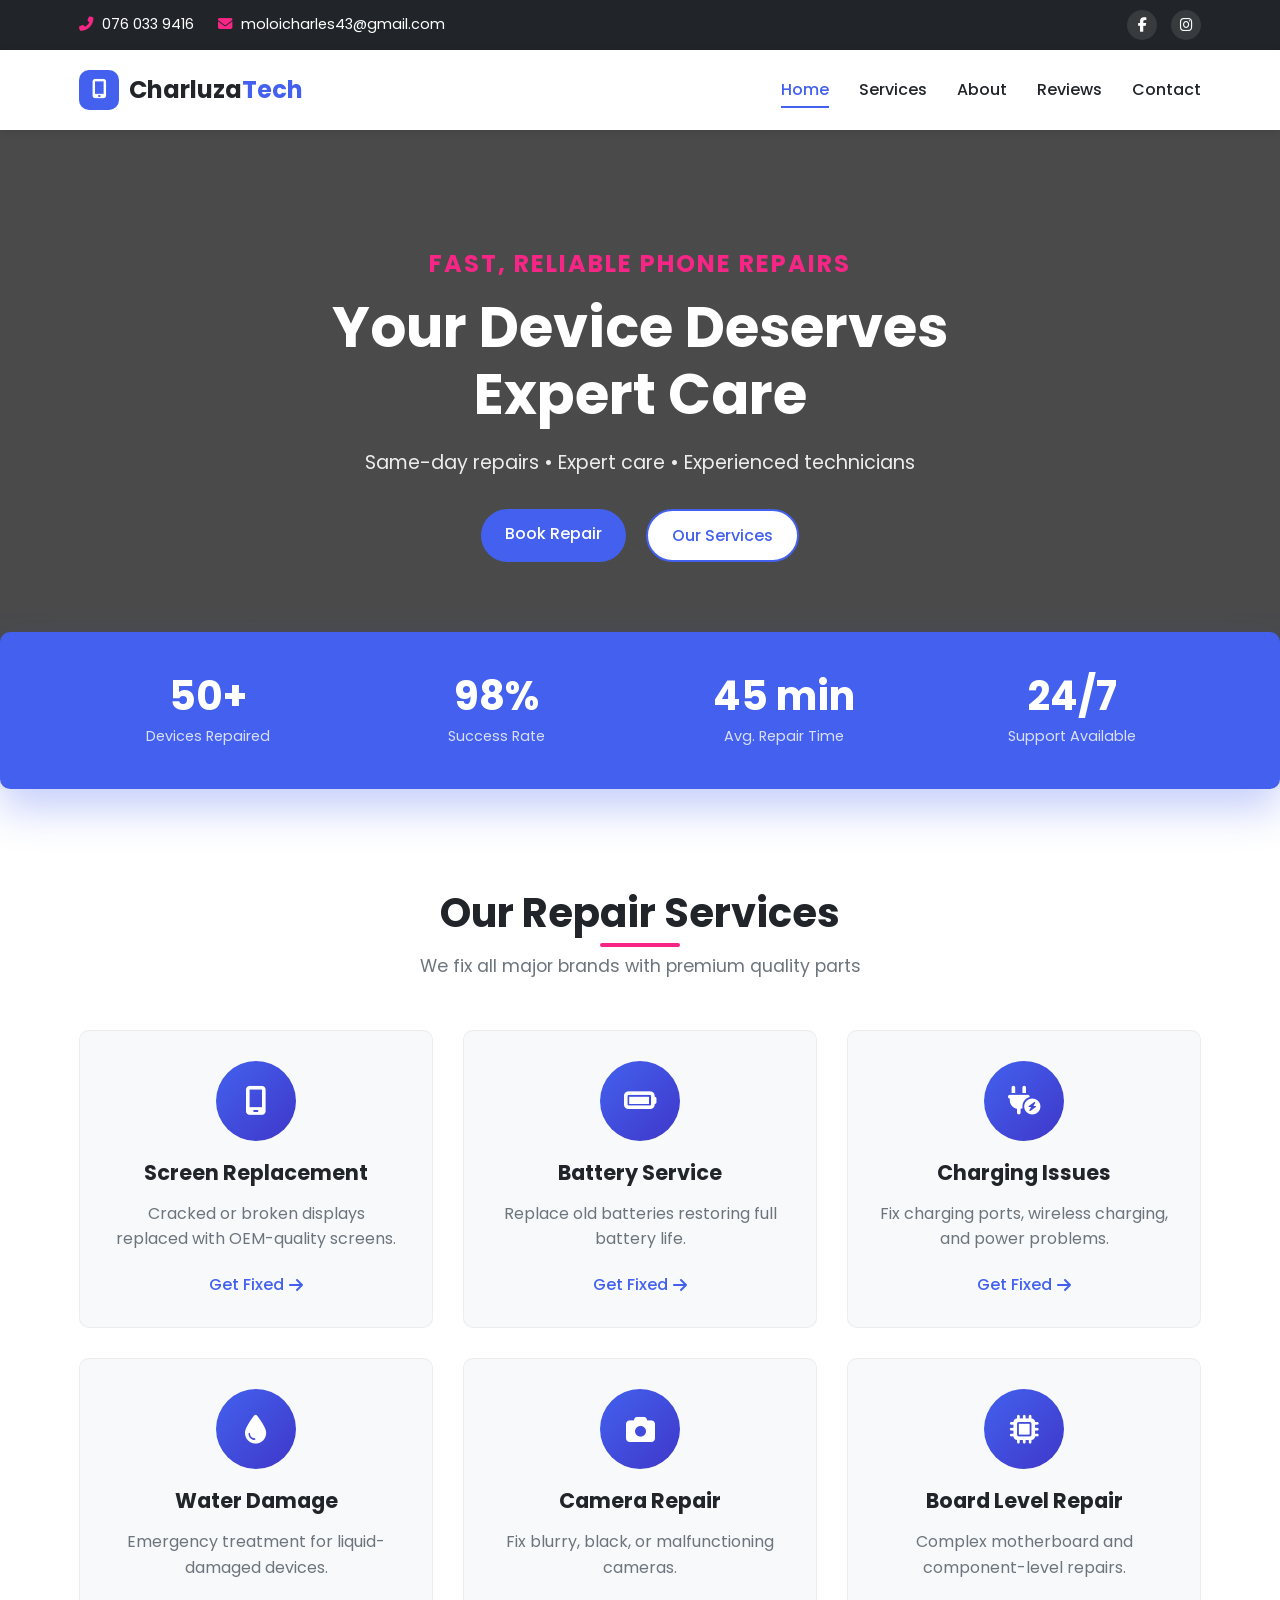
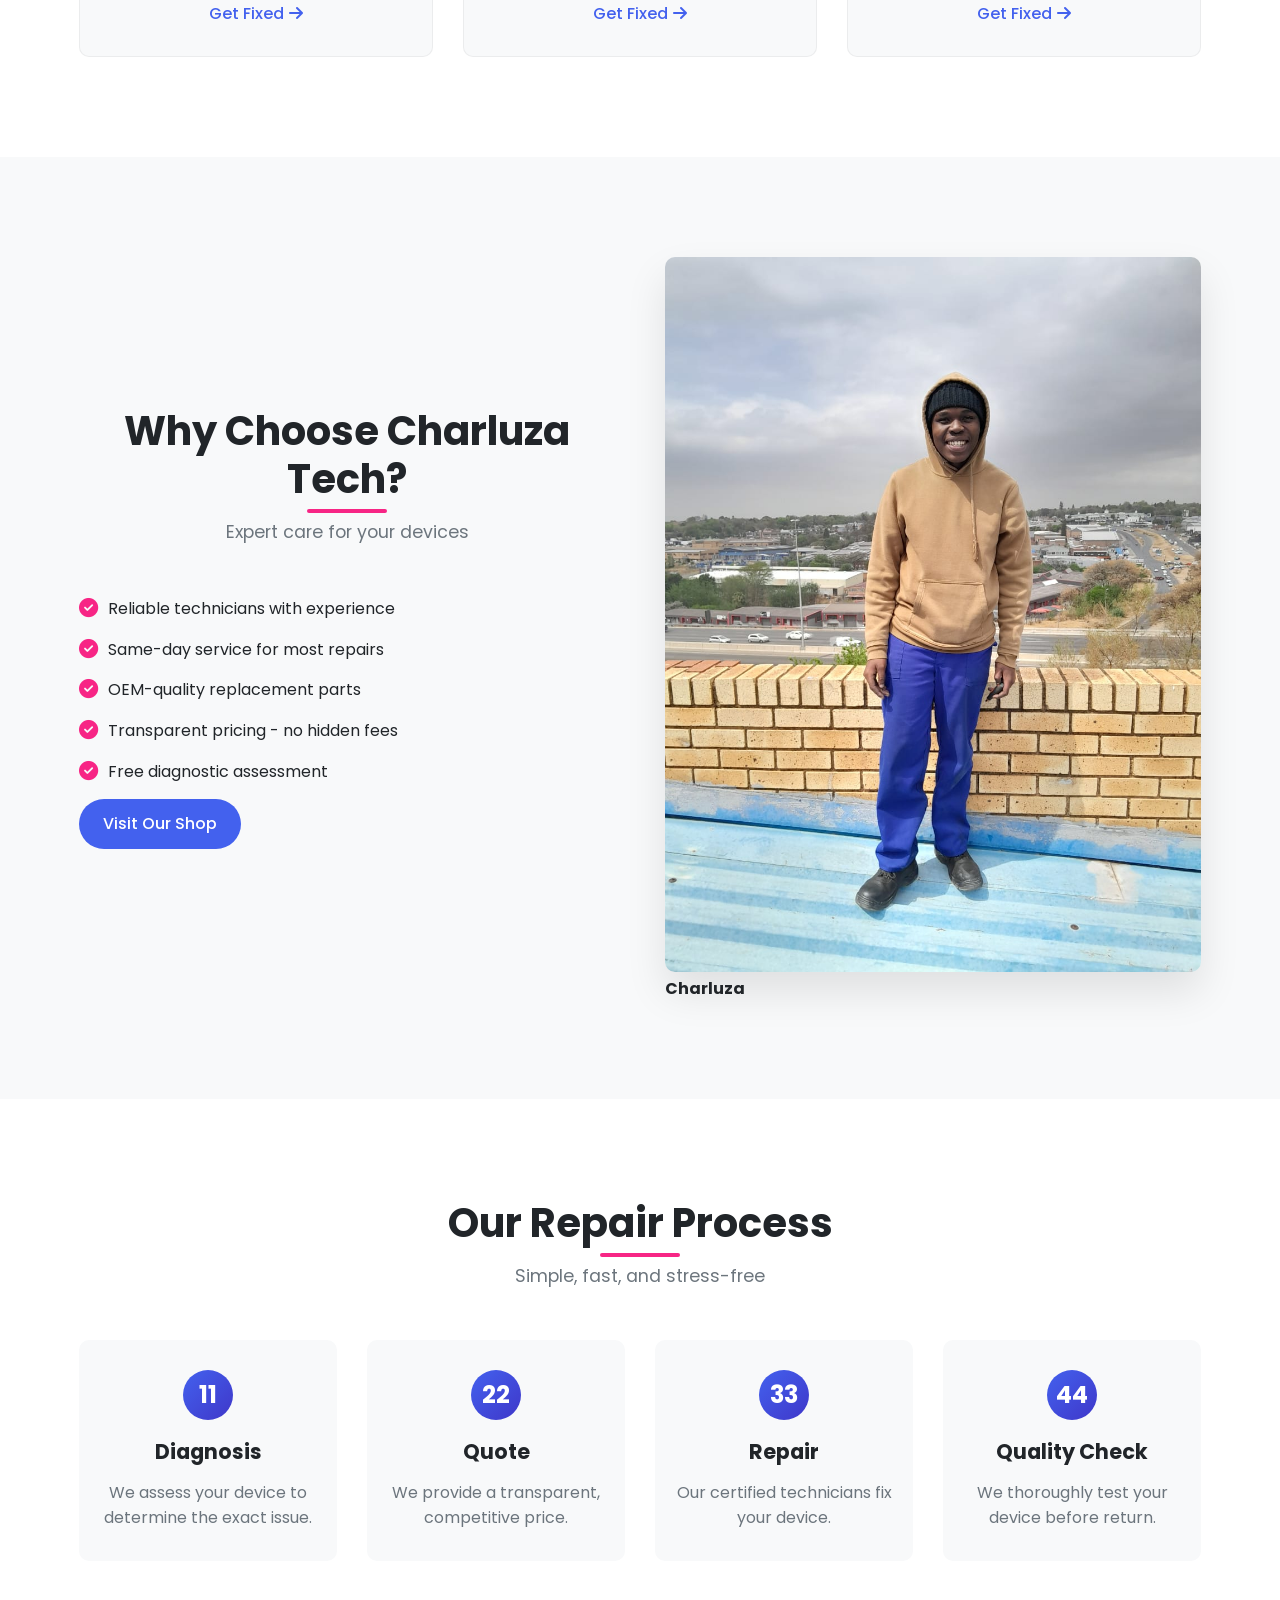
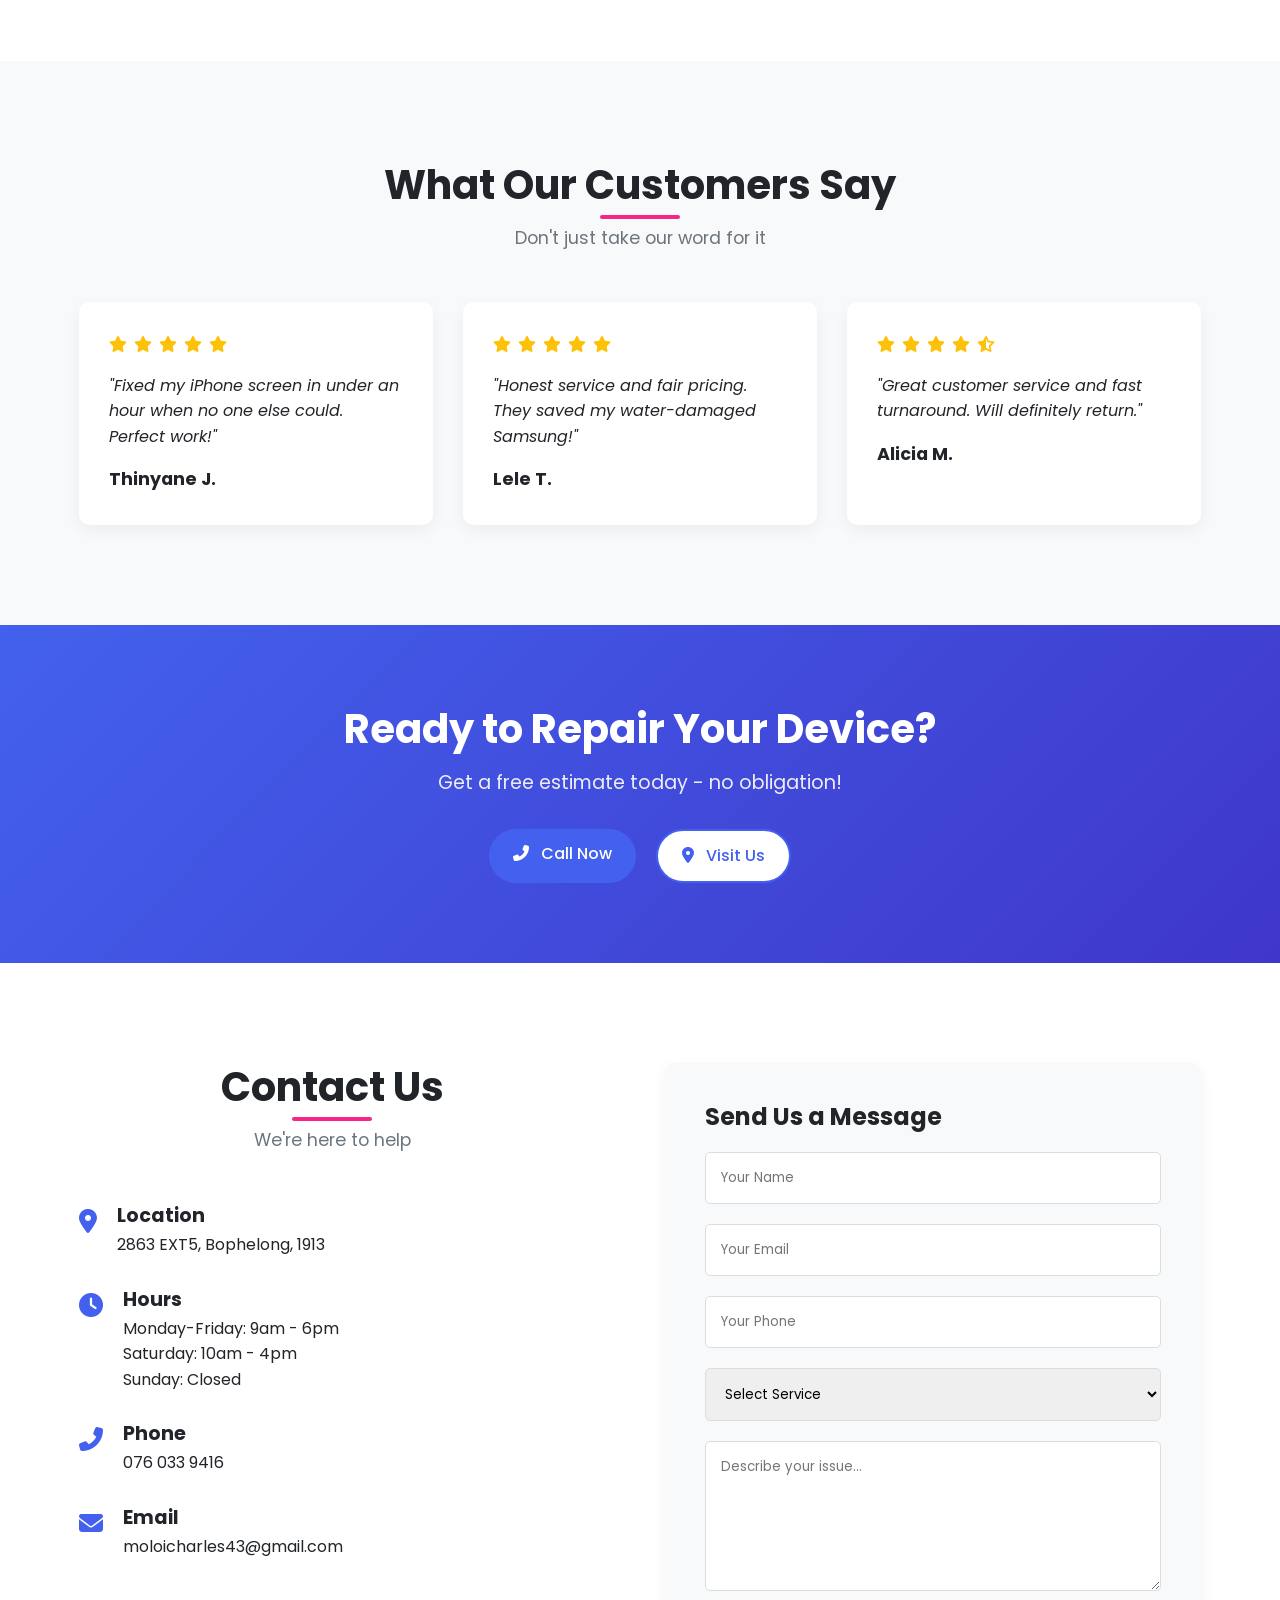
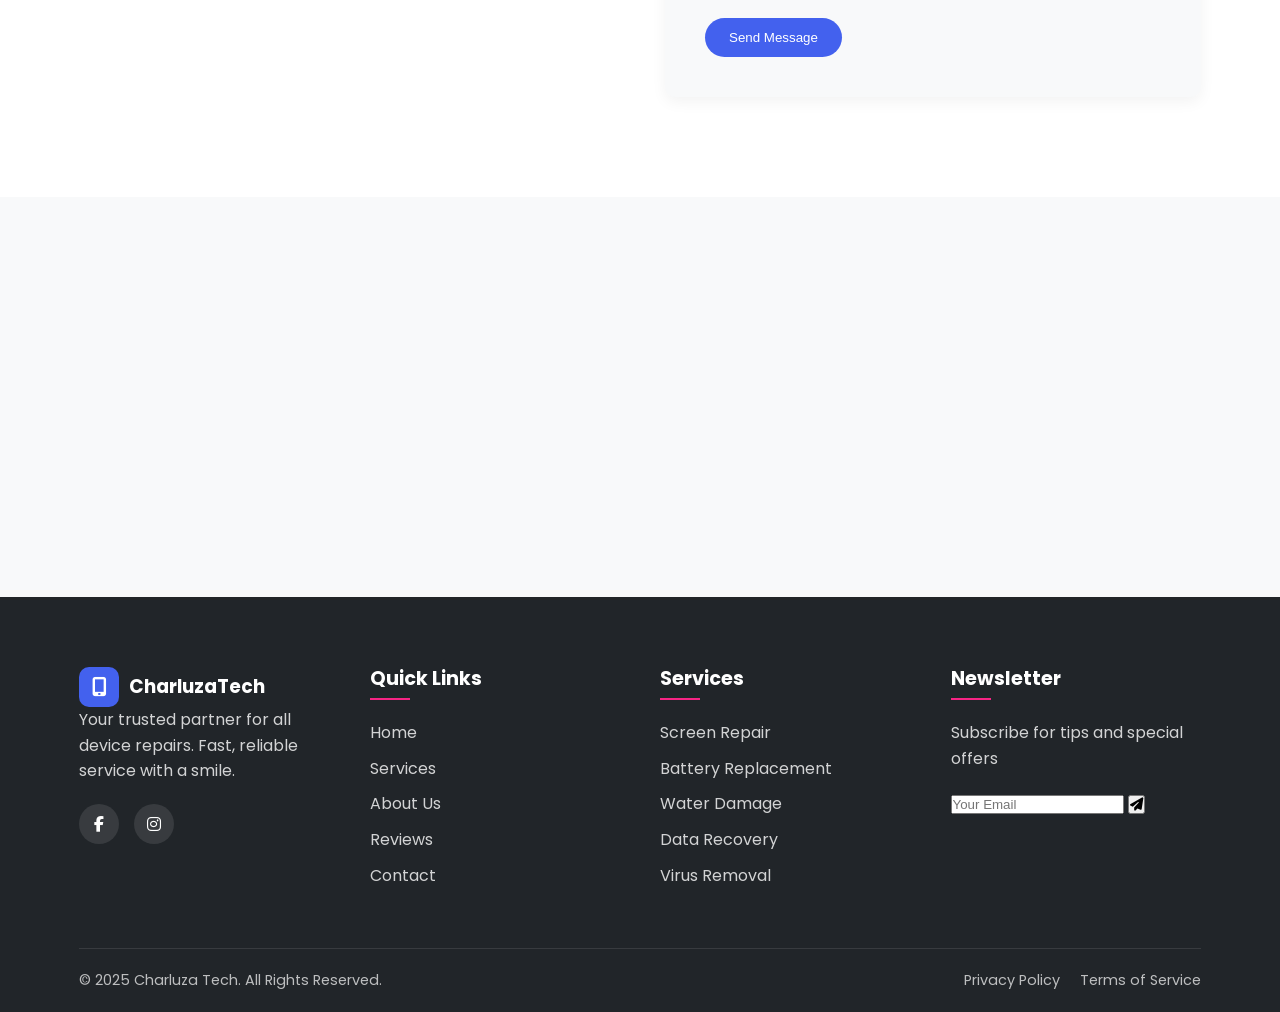
==== index.html @ c13233d6 "My mobile repair business website" ====
<!DOCTYPE html>
<html lang="en">
<head>
    <meta charset="UTF-8">
    <meta name="viewport" content="width=device-width, initial-scale=1.0">
    <title>Charluza Tech | Premium Phone & Device Repairs</title>
    <link rel="stylesheet" href="style.css">
    <link rel="stylesheet" href="https://cdnjs.cloudflare.com/ajax/libs/font-awesome/6.4.0/css/all.min.css">
    <link href="https://fonts.googleapis.com/css2?family=Poppins:wght@300;400;500;600;700&display=swap" rel="stylesheet">
</head>
<body>
    <!-- Top Bar -->
    <div class="top-bar">
        <div class="container">
            <div class="contact-info">
                <span><i class="fas fa-phone-alt"></i> 076 033 9416</span>
                <span><i class="fas fa-envelope"></i> moloicharles43@gmail.com</span>
            </div>
            <div class="social-links">
                <a href="https://www.facebook.com/charles.moloi.779"><i class="fab fa-facebook-f"></i></a>
                <a href="https://www.instagram.com/mingus21_/"><i class="fab fa-instagram"></i></a>
            </div>
        </div>
    </div>

    <!-- Header & Navigation -->
    <header>
        <div class="container">
            <a href="index.html" class="logo">
                <span class="logo-icon"><i class="fas fa-mobile-alt"></i></span>
                <h1>Charluza<span>Tech</span></h1>
            </a>
            
            <button class="mobile-menu-btn" aria-label="Toggle menu">
                ☰ <!-- Hamburger icon -->
            </button>
            
            <nav class="main-nav">
                <ul>
                    <li><a href="#home" class="active">Home</a></li>
                    <li><a href="#services">Services</a></li>
                    <li><a href="#about">About</a></li>
                    <li><a href="#reviews">Reviews</a></li>
                    <li><a href="#contact">Contact</a></li>
                </ul>
            </nav>
    </header>

    <!-- Hero Section -->
    <section class="hero" id="home">
        <div class="container">
            <div class="hero-content">
                <h2>Fast, Reliable Phone Repairs</h2>
                <h1>Your Device Deserves Expert Care</h1>
                <p>Same-day repairs • Expert care • Experienced technicians</p>
                <div class="cta-buttons">
                    <a href="#contact" class="btn primary">Book Repair</a>
                    <a href="#services" class="btn secondary">Our Services</a>
                </div>
            </div>
        </div>
    </section>

    <!-- Stats Bar -->
    <section class="stats-bar">
        <div class="container">
            <div class="stat-item">
                <h3>50+</h3>
                <p>Devices Repaired</p>
            </div>
            <div class="stat-item">
                <h3>98%</h3>
                <p>Success Rate</p>
            </div>
            <div class="stat-item">
                <h3>45 min</h3>
                <p>Avg. Repair Time</p>
            </div>
            <div class="stat-item">
                <h3>24/7</h3>
                <p>Support Available</p>
            </div>
        </div>
    </section>

    <!-- Services Section -->
    <section class="services" id="services">
        <div class="container">
            <div class="section-header">
                <h2>Our Repair Services</h2>
                <p>We fix all major brands with premium quality parts</p>
            </div>
            
            <div class="services-grid">
                <div class="service-card">
                    <div class="service-icon">
                        <i class="fas fa-mobile-screen"></i>
                    </div>
                    <h3>Screen Replacement</h3>
                    <p>Cracked or broken displays replaced with OEM-quality screens.</p>
                    <a href="#contact" class="service-link">Get Fixed <i class="fas fa-arrow-right"></i></a>
                </div>
                
                <div class="service-card">
                    <div class="service-icon">
                        <i class="fas fa-battery-full"></i>
                    </div>
                    <h3>Battery Service</h3>
                    <p>Replace old batteries restoring full battery life.</p>
                    <a href="#contact" class="service-link">Get Fixed <i class="fas fa-arrow-right"></i></a>
                </div>
                
                <div class="service-card">
                    <div class="service-icon">
                        <i class="fas fa-plug-circle-bolt"></i>
                    </div>
                    <h3>Charging Issues</h3>
                    <p>Fix charging ports, wireless charging, and power problems.</p>
                    <a href="#contact" class="service-link">Get Fixed <i class="fas fa-arrow-right"></i></a>
                </div>
                
                <div class="service-card">
                    <div class="service-icon">
                        <i class="fas fa-droplet"></i>
                    </div>
                    <h3>Water Damage</h3>
                    <p>Emergency treatment for liquid-damaged devices.</p>
                    <a href="#contact" class="service-link">Get Fixed <i class="fas fa-arrow-right"></i></a>
                </div>
                
                <div class="service-card">
                    <div class="service-icon">
                        <i class="fas fa-camera"></i>
                    </div>
                    <h3>Camera Repair</h3>
                    <p>Fix blurry, black, or malfunctioning cameras.</p>
                    <a href="#contact" class="service-link">Get Fixed <i class="fas fa-arrow-right"></i></a>
                </div>
                
                <div class="service-card">
                    <div class="service-icon">
                        <i class="fas fa-microchip"></i>
                    </div>
                    <h3>Board Level Repair</h3>
                    <p>Complex motherboard and component-level repairs.</p>
                    <a href="#contact" class="service-link">Get Fixed <i class="fas fa-arrow-right"></i></a>
                </div>
            </div>
        </div>
    </section>

    <!-- About Section -->
    <section class="about" id="about">
        <div class="container">
            <div class="about-content">
                <div class="about-text">
                    <div class="section-header">
                        <h2>Why Choose Charluza Tech?</h2>
                        <p>Expert care for your devices</p>
                    </div>
                    <ul class="features-list">
                        <li>
                            <i class="fas fa-check-circle"></i>
                            <span>Reliable technicians with experience</span>
                        </li>
                        <li>
                            <i class="fas fa-check-circle"></i>
                            <span>Same-day service for most repairs</span>
                        </li>
                        <li>
                            <i class="fas fa-check-circle"></i>
                            <span>OEM-quality replacement parts</span>
                        </li>
                        <li>
                            <i class="fas fa-check-circle"></i>
                            <span>Transparent pricing - no hidden fees</span>
                        </li>
                        <li>
                            <i class="fas fa-check-circle"></i>
                            <span>Free diagnostic assessment</span>
                        </li>
                    </ul>
                    <a href="#contact" class="btn primary">Visit Our Shop</a>
                </div>
                <div class="about-image">
                    <img src="IMG-20240920-WA0027.jpg" alt="Charluza Tech technician repairing a phone">
                    <h4>Charluza</h4>
                </div>
            </div>
        </div>
    </section>

    <!-- Process Section -->
    <section class="process">
        <div class="container">
            <div class="section-header">
                <h2>Our Repair Process</h2>
                <p>Simple, fast, and stress-free</p>
            </div>
            
            <div class="process-steps">
                <div class="step">
                    <div class="step-number">1</div>
                    <h3>Diagnosis</h3>
                    <p>We assess your device to determine the exact issue.</p>
                </div>
                <div class="step">
                    <div class="step-number">2</div>
                    <h3>Quote</h3>
                    <p>We provide a transparent, competitive price.</p>
                </div>
                <div class="step">
                    <div class="step-number">3</div>
                    <h3>Repair</h3>
                    <p>Our certified technicians fix your device.</p>
                </div>
                <div class="step">
                    <div class="step-number">4</div>
                    <h3>Quality Check</h3>
                    <p>We thoroughly test your device before return.</p>
                </div>
            </div>
        </div>
    </section>

    <!-- Reviews Section -->
    <section class="reviews" id="reviews">
        <div class="container">
            <div class="section-header">
                <h2>What Our Customers Say</h2>
                <p>Don't just take our word for it</p>
            </div>
            
            <div class="reviews-grid">
                <div class="review-card">
                    <div class="rating">
                        <i class="fas fa-star"></i>
                        <i class="fas fa-star"></i>
                        <i class="fas fa-star"></i>
                        <i class="fas fa-star"></i>
                        <i class="fas fa-star"></i>
                    </div>
                    <p>"Fixed my iPhone screen in under an hour when no one else could. Perfect work!"</p>
                    <div class="reviewer">
                        <h4>Thinyane J.</h4>
                    </div>
                </div>
                
                <div class="review-card">
                    <div class="rating">
                        <i class="fas fa-star"></i>
                        <i class="fas fa-star"></i>
                        <i class="fas fa-star"></i>
                        <i class="fas fa-star"></i>
                        <i class="fas fa-star"></i>
                    </div>
                    <p>"Honest service and fair pricing. They saved my water-damaged Samsung!"</p>
                    <div class="reviewer">
                        <h4>Lele T.</h4>
                    </div>
                </div>
                
                <div class="review-card">
                    <div class="rating">
                        <i class="fas fa-star"></i>
                        <i class="fas fa-star"></i>
                        <i class="fas fa-star"></i>
                        <i class="fas fa-star"></i>
                        <i class="fas fa-star-half-alt"></i>
                    </div>
                    <p>"Great customer service and fast turnaround. Will definitely return."</p>
                    <div class="reviewer">
                        <h4>Alicia M.</h4>
                    </div>
                </div>
            </div>
        </div>
    </section>

    <!-- CTA Section -->
    <section class="cta-section">
        <div class="container">
            <div class="cta-content">
                <h2>Ready to Repair Your Device?</h2>
                <p>Get a free estimate today - no obligation!</p>
                <div class="cta-buttons">
                    <a href="tel:0760339416" class="btn primary"><i class="fas fa-phone-alt"></i> Call Now</a>
                    <a href="#contact" class="btn secondary"><i class="fas fa-map-marker-alt"></i> Visit Us</a>
                </div>
            </div>
        </div>
    </section>

    <!-- Contact Section -->
    <section class="contact" id="contact">
        <div class="container">
            <div class="contact-container">
                <div class="contact-info">
                    <div class="section-header">
                        <h2>Contact Us</h2>
                        <p>We're here to help</p>
                    </div>
                    
                    <div class="info-item">
                        <i class="fas fa-map-marker-alt"></i>
                        <div>
                            <h4>Location</h4>
                            <p>2863 EXT5, Bophelong, 1913</p>
                        </div>
                    </div>
                    
                    <div class="info-item">
                        <i class="fas fa-clock"></i>
                        <div>
                            <h4>Hours</h4>
                            <p>Monday-Friday: 9am - 6pm<br>
                            Saturday: 10am - 4pm<br>
                            Sunday: Closed</p>
                        </div>
                    </div>
                    
                    <div class="info-item">
                        <i class="fas fa-phone-alt"></i>
                        <div>
                            <h4>Phone</h4>
                            <p>076 033 9416</p>
                        </div>
                    </div>
                    
                    <div class="info-item">
                        <i class="fas fa-envelope"></i>
                        <div>
                            <h4>Email</h4>
                            <p>moloicharles43@gmail.com</p>
                        </div>
                    </div>
                </div>
                
                <div class="contact-form">
                    <h3>Send Us a Message</h3>
                    <form action="https://formspree.io/f/mrbpyodo" method="POST">
                        <div class="form-group">
                            <input type="text" name="name" placeholder="Your Name" required>
                        </div>
                        <div class="form-group">
                            <input type="email" name="_replyto" placeholder="Your Email" required>
                        </div>
                        <div class="form-group">
                            <input type="tel" placeholder="Your Phone">
                        </div>
                        <div class="form-group">
                            <select required>
                                <option value="">Select Service</option>
                                <option>Screen Replacement</option>
                                <option>Battery Service</option>
                                <option>Charging Issues</option>
                                <option>Water Damage</option>
                                <option>Other Repair</option>
                            </select>
                        </div>
                        <div class="form-group">
                            <textarea placeholder="Describe your issue..." required></textarea>
                        </div>
                        <button type="submit" class="btn primary">Send Message</button>
                    </form>
                </div>
            </div>
        </div>
    </section>

    <!-- Map Section -->
    <section class="map">
        <iframe src="https://www.google.com/maps/embed?pb=!1m17!1m12!1m3!1d1800.9225701353218!2d27.787439538667215!3d-26.68966899419523!2m3!1f0!2f0!3f0!3m2!1i1024!2i768!4f13.1!3m2!1m1!2zMjbCsDQxJzIyLjgiUyAyN8KwNDcnMTkuNCJF!5e1!3m2!1sen!2sza!4v1744105681199!5m2!1sen!2sza" width="600" height="450" style="border:0;" allowfullscreen="" loading="lazy" referrerpolicy="no-referrer-when-downgrade"></iframe>
    </section>

    <!-- Footer -->
    <footer>
        <div class="container">
            <div class="footer-content">
                <div class="footer-col">
                    <div class="logo">
                        <span class="logo-icon"><i class="fas fa-mobile-alt"></i></span>
                        <h3>Charluza<span>Tech</span></h3>
                    </div>
                    <p>Your trusted partner for all device repairs. Fast, reliable service with a smile.</p>
                    <div class="footer-social">
                        <a href="https://www.facebook.com/charles.moloi.779"><i class="fab fa-facebook-f"></i></a>
                        <a href="https://www.instagram.com/mingus21_/"><i class="fab fa-instagram"></i></a>
                    </div>
                </div>
                
                <div class="footer-col">
                    <h4>Quick Links</h4>
                    <ul>
                        <li><a href="#home">Home</a></li>
                        <li><a href="#services">Services</a></li>
                        <li><a href="#about">About Us</a></li>
                        <li><a href="#reviews">Reviews</a></li>
                        <li><a href="#contact">Contact</a></li>
                    </ul>
                </div>
                
                <div class="footer-col">
                    <h4>Services</h4>
                    <ul>
                        <li><a href="#">Screen Repair</a></li>
                        <li><a href="#">Battery Replacement</a></li>
                        <li><a href="#">Water Damage</a></li>
                        <li><a href="#">Data Recovery</a></li>
                        <li><a href="#">Virus Removal</a></li>
                    </ul>
                </div>
                
                <div class="footer-col">
                    <h4>Newsletter</h4>
                    <p>Subscribe for tips and special offers</p>
                    <form  action="https://formspree.io/f/mrbpyodo" method="POST">
                        <input type="email" name="_replyto" placeholder="Your Email">
                        <button type="submit"><i class="fas fa-paper-plane"></i></button>
                    </form>
                </div>
            </div>
            
            <div class="footer-bottom">
                <p>&copy; 2025 Charluza Tech. All Rights Reserved.</p>
                <div class="footer-links">
                    <a href="#">Privacy Policy</a>
                    <a href="#">Terms of Service</a>
                </div>
            </div>
        </div>
    </footer>

    <script src="js/main.js"></script>
    <script>
        // Add this to form
        document.querySelectorAll('form').forEach(form => {
          form.addEventListener('submit', async (e) => {
            e.preventDefault();
            const response = await fetch(form.action, {
              method: 'POST',
              body: new FormData(form),
              headers: { 'Accept': 'application/json' }
            });
            if (response.ok) {
              alert("Message sent successfully!");
              form.reset();
            } else {
              alert("Oops! Something went wrong.");
            }
          });
        });
      </script>
</body>
</html>
---- style.css ----
/* Modern, Vibrant CSS for Charluza Tech */
:root {
    --primary: #4361ee;
    --primary-dark: #3a56d4;
    --secondary: #3f37c9;
    --accent: #f72585;
    --dark: #212529;
    --light: #f8f9fa;
    --gray: #6c757d;
    --success: #4cc9f0;
    --warning: #f8961e;
    --danger: #ef233c;
}

/* Base Styles */
* {
    margin: 0;
    padding: 0;
    box-sizing: border-box;
}

html {
    scroll-behavior: smooth;
}

body {
    font-family: 'Poppins', sans-serif;
    line-height: 1.6;
    color: var(--dark);
    background-color: var(--light);
    overflow-x: hidden;
}

h1, h2, h3, h4 {
    font-weight: 700;
    line-height: 1.2;
}

a {
    text-decoration: none;
    color: inherit;
}

ul {
    list-style: none;
}

img {
    max-width: 100%;
    height: auto;
}

.container {
    width: 90%;
    max-width: 1200px;
    margin: 0 auto;
    padding: 0 15px;
}

.btn {
    display: inline-block;
    padding: 12px 24px;
    border-radius: 50px;
    font-weight: 500;
    text-align: center;
    transition: all 0.3s ease;
    cursor: pointer;
    border: none;
}

.btn i {
    margin-right: 8px;
}

.btn.primary {
    background-color: var(--primary);
    color: white;
}

.btn.primary:hover {
    background-color: var(--primary-dark);
    transform: translateY(-3px);
    box-shadow: 0 10px 20px rgba(67, 97, 238, 0.3);
}

.btn.secondary {
    background-color: white;
    color: var(--primary);
    border: 2px solid var(--primary);
}

.btn.secondary:hover {
    background-color: var(--primary);
    color: white;
    transform: translateY(-3px);
    box-shadow: 0 10px 20px rgba(67, 97, 238, 0.3);
}

.section-header {
    text-align: center;
    margin-bottom: 50px;
}

.section-header h2 {
    font-size: 2.5rem;
    margin-bottom: 15px;
    color: var(--dark);
    position: relative;
    display: inline-block;
}

.section-header h2::after {
    content: '';
    position: absolute;
    bottom: -10px;
    left: 50%;
    transform: translateX(-50%);
    width: 80px;
    height: 4px;
    background-color: var(--accent);
    border-radius: 2px;
}

.section-header p {
    color: var(--gray);
    font-size: 1.1rem;
}

/* Top Bar */
.top-bar {
    background-color: var(--dark);
    color: white;
    padding: 10px 0;
    font-size: 0.9rem;
}

.top-bar .container {
    display: flex;
    justify-content: space-between;
    align-items: center;
}

.contact-info span {
    margin-right: 20px;
}

.contact-info i {
    margin-right: 5px;
    color: var(--accent);
}

.social-links a {
    display: inline-block;
    width: 30px;
    height: 30px;
    background-color: rgba(255, 255, 255, 0.1);
    border-radius: 50%;
    text-align: center;
    line-height: 30px;
    margin-left: 10px;
    transition: all 0.3s ease;
}

.social-links a:hover {
    background-color: var(--accent);
    transform: translateY(-3px);
}

/* Header */
header {
    position: sticky;
    top: 0;
    z-index: 1000;
    background-color: white;
    box-shadow: 0 2px 10px rgba(0, 0, 0, 0.1);
    transition: all 0.3s ease;
}

header.scrolled {
    box-shadow: 0 5px 20px rgba(0, 0, 0, 0.1);
}

header .container {
    display: flex;
    justify-content: space-between;
    align-items: center;
    padding: 20px 15px;
}

.logo {
    display: flex;
    align-items: center;
}

.logo-icon {
    display: flex;
    align-items: center;
    justify-content: center;
    width: 40px;
    height: 40px;
    background-color: var(--primary);
    color: white;
    border-radius: 10px;
    margin-right: 10px;
    font-size: 1.2rem;
}

.logo h1 {
    font-size: 1.5rem;
}

.logo h1 span {
    color: var(--primary);
}

.main-nav ul {
    display: flex;
}

.main-nav li {
    margin-left: 30px;
    position: relative;
}

.main-nav a {
    font-weight: 500;
    transition: color 0.3s ease;
}

.main-nav a:hover, .main-nav a.active {
    color: var(--primary);
}

.main-nav a.active::after {
    content: '';
    position: absolute;
    bottom: -5px;
    left: 0;
    width: 100%;
    height: 2px;
    background-color: var(--primary);
}

.mobile-menu-btn {
    display: none;
    width: 30px;
    height: 30px;
    position: relative;
    background: transparent;
    border: none;
    cursor: pointer;
}

/* Hide mobile menu button by default */
.mobile-menu-btn {
    display: none;
    background: none;
    border: none;
    font-size: 24px;
    cursor: pointer;
    padding: 10px;
}

/* Mobile styles */
@media (max-width: 768px) {
    /* Show mobile menu button */
    .mobile-menu-btn {
        display: block;
    }
    
    /* Hide main nav by default */
    .main-nav {
        display: none;
        position: absolute;
        top: 60px; /* Adjust based on your header height */
        left: 0;
        width: 100%;
        background: #fff;
        z-index: 1000;
    }
    
    /* Show nav when active */
    .main-nav.active {
        display: block;
    }
    
    .main-nav ul {
        flex-direction: column;
    }
}

/* Hero Section */
.hero {
    background: linear-gradient(rgba(0, 0, 0, 0.7), rgba(0, 0, 0, 0.7)), url('../images/hero-bg.jpg');
    background-size: cover;
    background-position: center;
    background-attachment: fixed;
    color: white;
    padding: 120px 0;
    text-align: center;
}

.hero-content {
    max-width: 800px;
    margin: 0 auto;
}

.hero h2 {
    font-size: 1.5rem;
    color: var(--accent);
    margin-bottom: 15px;
    text-transform: uppercase;
    letter-spacing: 2px;
}

.hero h1 {
    font-size: 3.5rem;
    margin-bottom: 20px;
    line-height: 1.2;
}

.hero p {
    font-size: 1.2rem;
    margin-bottom: 30px;
    opacity: 0.9;
}

.cta-buttons {
    display: flex;
    justify-content: center;
    gap: 20px;
    margin-top: 30px;
}

/* Stats Bar */
.stats-bar {
    background-color: var(--primary);
    color: white;
    padding: 40px 0;
    margin-top: -50px;
    position: relative;
    z-index: 1;
    border-radius: 10px;
    box-shadow: 0 20px 40px rgba(67, 97, 238, 0.3);
}

.stats-bar .container {
    display: grid;
    grid-template-columns: repeat(auto-fit, minmax(150px, 1fr));
    gap: 30px;
}

.stat-item {
    text-align: center;
}

.stat-item h3 {
    font-size: 2.5rem;
    margin-bottom: 5px;
    color: white;
}

.stat-item p {
    font-size: 0.9rem;
    opacity: 0.8;
}

/* Services Section */
.services {
    padding: 100px 0;
    background-color: white;
}

.services-grid {
    display: grid;
    grid-template-columns: repeat(auto-fit, minmax(300px, 1fr));
    gap: 30px;
}

.service-card {
    background-color: var(--light);
    border-radius: 10px;
    padding: 30px;
    transition: all 0.3s ease;
    text-align: center;
    border: 1px solid rgba(0, 0, 0, 0.05);
}

.service-card:hover {
    transform: translateY(-10px);
    box-shadow: 0 15px 30px rgba(0, 0, 0, 0.1);
    border-color: var(--primary);
}

.service-icon {
    width: 80px;
    height: 80px;
    background: linear-gradient(135deg, var(--primary), var(--secondary));
    color: white;
    border-radius: 50%;
    display: flex;
    align-items: center;
    justify-content: center;
    margin: 0 auto 20px;
    font-size: 1.8rem;
}

.service-card h3 {
    font-size: 1.3rem;
    margin-bottom: 15px;
}

.service-card p {
    color: var(--gray);
    margin-bottom: 20px;
}

.service-link {
    color: var(--primary);
    font-weight: 500;
    display: inline-flex;
    align-items: center;
    transition: all 0.3s ease;
}

.service-link i {
    margin-left: 5px;
    transition: transform 0.3s ease;
}

.service-link:hover {
    color: var(--secondary);
}

.service-link:hover i {
    transform: translateX(5px);
}

/* About Section */
.about {
    padding: 100px 0;
    background-color: var(--light);
}

.about-content {
    display: flex;
    align-items: center;
    gap: 50px;
}

.about-text {
    flex: 1;
}

.about-image {
    flex: 1;
    position: relative;
}

.about-image img {
    border-radius: 10px;
    box-shadow: 0 20px 40px rgba(0, 0, 0, 0.1);
}

.features-list li {
    margin-bottom: 15px;
    display: flex;
    align-items: flex-start;
}

.features-list i {
    color: var(--accent);
    margin-right: 10px;
    font-size: 1.2rem;
    margin-top: 3px;
}

.experience-badge {
    position: absolute;
    bottom: -20px;
    right: -20px;
    background: linear-gradient(135deg, var(--primary), var(--secondary));
    color: white;
    width: 100px;
    height: 100px;
    border-radius: 50%;
    display: flex;
    flex-direction: column;
    align-items: center;
    justify-content: center;
    box-shadow: 0 10px 30px rgba(67, 97, 238, 0.4);
}

.experience-badge span {
    font-size: 2rem;
    font-weight: 700;
}

.experience-badge p {
    font-size: 0.8rem;
    opacity: 0.8;
    text-align: center;
}

/* Process Section */
.process {
    padding: 100px 0;
    background-color: white;
}

.process-steps {
    display: grid;
    grid-template-columns: repeat(auto-fit, minmax(200px, 1fr));
    gap: 30px;
    counter-reset: step;
}

.step {
    text-align: center;
    position: relative;
    padding: 30px 20px;
    background-color: var(--light);
    border-radius: 10px;
    transition: all 0.3s ease;
}

.step:hover {
    transform: translateY(-10px);
    box-shadow: 0 15px 30px rgba(0, 0, 0, 0.1);
}

.step-number {
    width: 50px;
    height: 50px;
    background: linear-gradient(135deg, var(--primary), var(--secondary));
    color: white;
    border-radius: 50%;
    display: flex;
    align-items: center;
    justify-content: center;
    font-size: 1.5rem;
    font-weight: 700;
    margin: 0 auto 20px;
    position: relative;
}

.step-number::before {
    counter-increment: step;
    content: counter(step);
}

.step h3 {
    font-size: 1.3rem;
    margin-bottom: 15px;
}

.step p {
    color: var(--gray);
}

/* Reviews Section */
.reviews {
    padding: 100px 0;
    background-color: var(--light);
}

.reviews-grid {
    display: grid;
    grid-template-columns: repeat(auto-fit, minmax(300px, 1fr));
    gap: 30px;
}

.review-card {
    background-color: white;
    border-radius: 10px;
    padding: 30px;
    box-shadow: 0 5px 15px rgba(0, 0, 0, 0.05);
    transition: all 0.3s ease;
}

.review-card:hover {
    transform: translateY(-10px);
    box-shadow: 0 15px 30px rgba(0, 0, 0, 0.1);
}

.rating {
    color: #ffc107;
    margin-bottom: 15px;
}

.rating i {
    margin-right: 3px;
}

.review-card p {
    font-style: italic;
    margin-bottom: 20px;
    color: var(--dark);
}

.reviewer h4 {
    font-size: 1.1rem;
    margin-bottom: 5px;
}

.reviewer span {
    font-size: 0.9rem;
    color: var(--gray);
}

/* CTA Section */
.cta-section {
    padding: 80px 0;
    background: linear-gradient(135deg, var(--primary), var(--secondary));
    color: white;
    text-align: center;
}

.cta-content h2 {
    font-size: 2.5rem;
    margin-bottom: 15px;
}

.cta-content p {
    font-size: 1.2rem;
    margin-bottom: 30px;
    opacity: 0.9;
}

/* Contact Section */
.contact {
    padding: 100px 0;
    background-color: white;
}

.contact-container {
    display: grid;
    grid-template-columns: repeat(auto-fit, minmax(300px, 1fr));
    gap: 50px;
}

.contact-info {
    padding-right: 30px;
}

.info-item {
    display: flex;
    margin-bottom: 30px;
}

.info-item i {
    font-size: 1.5rem;
    color: var(--primary);
    margin-right: 20px;
    margin-top: 5px;
}

.info-item h4 {
    font-size: 1.2rem;
    margin-bottom: 5px;
}

.contact-form {
    background-color: var(--light);
    padding: 40px;
    border-radius: 10px;
    box-shadow: 0 5px 15px rgba(0, 0, 0, 0.05);
}

.contact-form h3 {
    font-size: 1.5rem;
    margin-bottom: 20px;
    color: var(--dark);
}

.form-group {
    margin-bottom: 20px;
}

.form-group input,
.form-group select,
.form-group textarea {
    width: 100%;
    padding: 15px;
    border: 1px solid #ddd;
    border-radius: 5px;
    font-family: 'Poppins', sans-serif;
    transition: all 0.3s ease;
}

.form-group input:focus,
.form-group select:focus,
.form-group textarea:focus {
    border-color: var(--primary);
    outline: none;
    box-shadow: 0 0 0 3px rgba(67, 97, 238, 0.2);
}

.form-group textarea {
    min-height: 150px;
    resize: vertical;
}

/* Map Section */
.map {
    height: 400px;
}

.map iframe {
    width: 100%;
    height: 100%;
    border: none;
}

/* Footer */
footer {
    background-color: var(--dark);
    color: white;
    padding: 70px 0 0;
}

.footer-content {
    display: grid;
    grid-template-columns: repeat(auto-fit, minmax(200px, 1fr));
    gap: 40px;
    margin-bottom: 50px;
}

.footer-col h4 {
    font-size: 1.2rem;
    margin-bottom: 20px;
    position: relative;
    padding-bottom: 10px;
}

.footer-col h4::after {
    content: '';
    position: absolute;
    bottom: 0;
    left: 0;
    width: 40px;
    height: 2px;
    background-color: var(--accent);
}

.footer-col p {
    margin-bottom: 20px;
    opacity: 0.8;
}

.footer-col ul li {
    margin-bottom: 10px;
}

.footer-col ul a {
    opacity: 0.8;
    transition: all 0.3s ease;
}

.footer-col ul a:hover {
    opacity: 1;
    color: var(--accent);
    padding-left: 5px;
}

.footer-social {
    display: flex;
    gap: 15px;
}

.footer-social a {
    display: flex;
    align-items: center;
    justify-content: center;
    width: 40px;
    height: 40px;
    background-color: rgba(255, 255, 255, 0.1);
    border-radius: 50%;
    transition: all 0.3s ease;
}

.footer-social a:hover {
    background-color: var(--accent);
    transform: translateY(-3px);
}

.newsletter-form {
    display: flex;
    margin-top: 20px;
}

.newsletter-form input {
    flex: 1;
    padding: 12px;
    border: none;
    border-radius: 50px 0 0 50px;
    font-family: 'Poppins', sans-serif;
}

.newsletter-form button {
    width: 50px;
    background-color: var(--accent);
    color: white;
    border: none;
    border-radius: 0 50px 50px 0;
    cursor: pointer;
    transition: all 0.3s ease;
}

.newsletter-form button:hover {
    background-color: #d91a6d;
}

.footer-bottom {
    border-top: 1px solid rgba(255, 255, 255, 0.1);
    padding: 20px 0;
    display: flex;
    justify-content: space-between;
    align-items: center;
    flex-wrap: wrap;
    gap: 20px;
}

.footer-bottom p {
    opacity: 0.7;
    font-size: 0.9rem;
}

.footer-links {
    display: flex;
    gap: 20px;
}

.footer-links a {
    opacity: 0.7;
    font-size: 0.9rem;
    transition: all 0.3s ease;
}

.footer-links a:hover {
    opacity: 1;
    color: var(--accent);
}

/* Responsive Styles */
@media (max-width: 992px) {
    .hero h1 {
        font-size: 3rem;
    }
    
    .about-content {
        flex-direction: column;
    }
    
    .about-image {
        margin-top: 50px;
    }
}

@media (max-width: 768px) {
    .top-bar .container {
        flex-direction: column;
        gap: 10px;
        text-align: center;
    }
    
    .contact-info span {
        margin: 0 10px;
    }
    
    .main-nav {
        position: fixed;
        top: 0;
        right: -100%;
        width: 80%;
        max-width: 300px;
        height: 100vh;
        background-color: white;
        box-shadow: -5px 0 20px rgba(0, 0, 0, 0.1);
        transition: all 0.3s ease;
        z-index: 1001;
        padding: 80px 30px;
        overflow-y: auto;
    }
    
    .main-nav.active {
        right: 0;
    }
    
    .main-nav ul {
        flex-direction: column;
    }
    
    .main-nav li {
        margin: 15px 0;
    }
    
    .mobile-menu-btn {
        display: block;
        z-index: 1002;
    }
    
    .hero {
        padding: 100px 0;
    }
    
    .hero h1 {
        font-size: 2.5rem;
    }
    
    .cta-buttons {
        flex-direction: column;
        gap: 15px;
    }
    
    .stats-bar .container {
        grid-template-columns: repeat(2, 1fr);
    }
}

@media (max-width: 576px) {
    .hero h1 {
        font-size: 2rem;
    }
    
    .hero h2 {
        font-size: 1.2rem;
    }
    
    .section-header h2 {
        font-size: 2rem;
    }
    
    .stats-bar .container {
        grid-template-columns: 1fr;
    }
    
    .footer-bottom {
        flex-direction: column;
        text-align: center;
    }
    
    .footer-links {
        justify-content: center;
    }
}
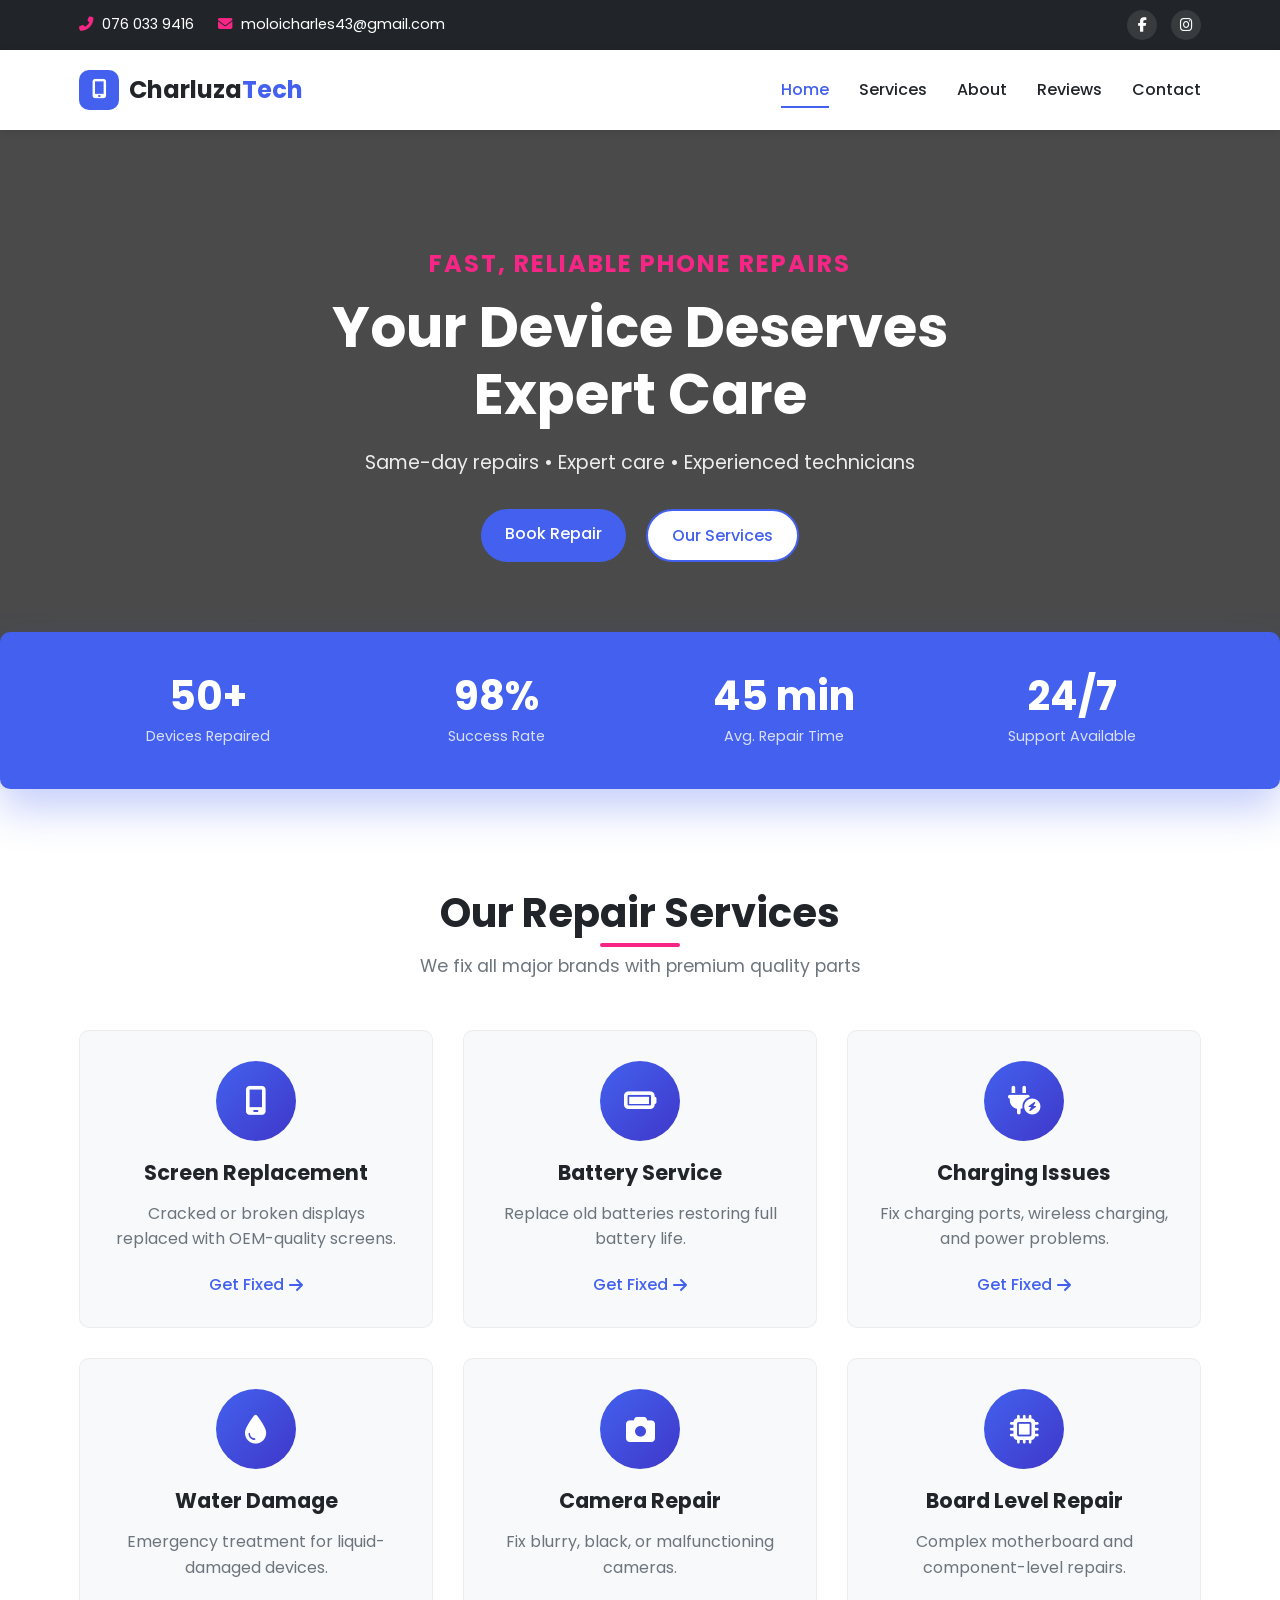
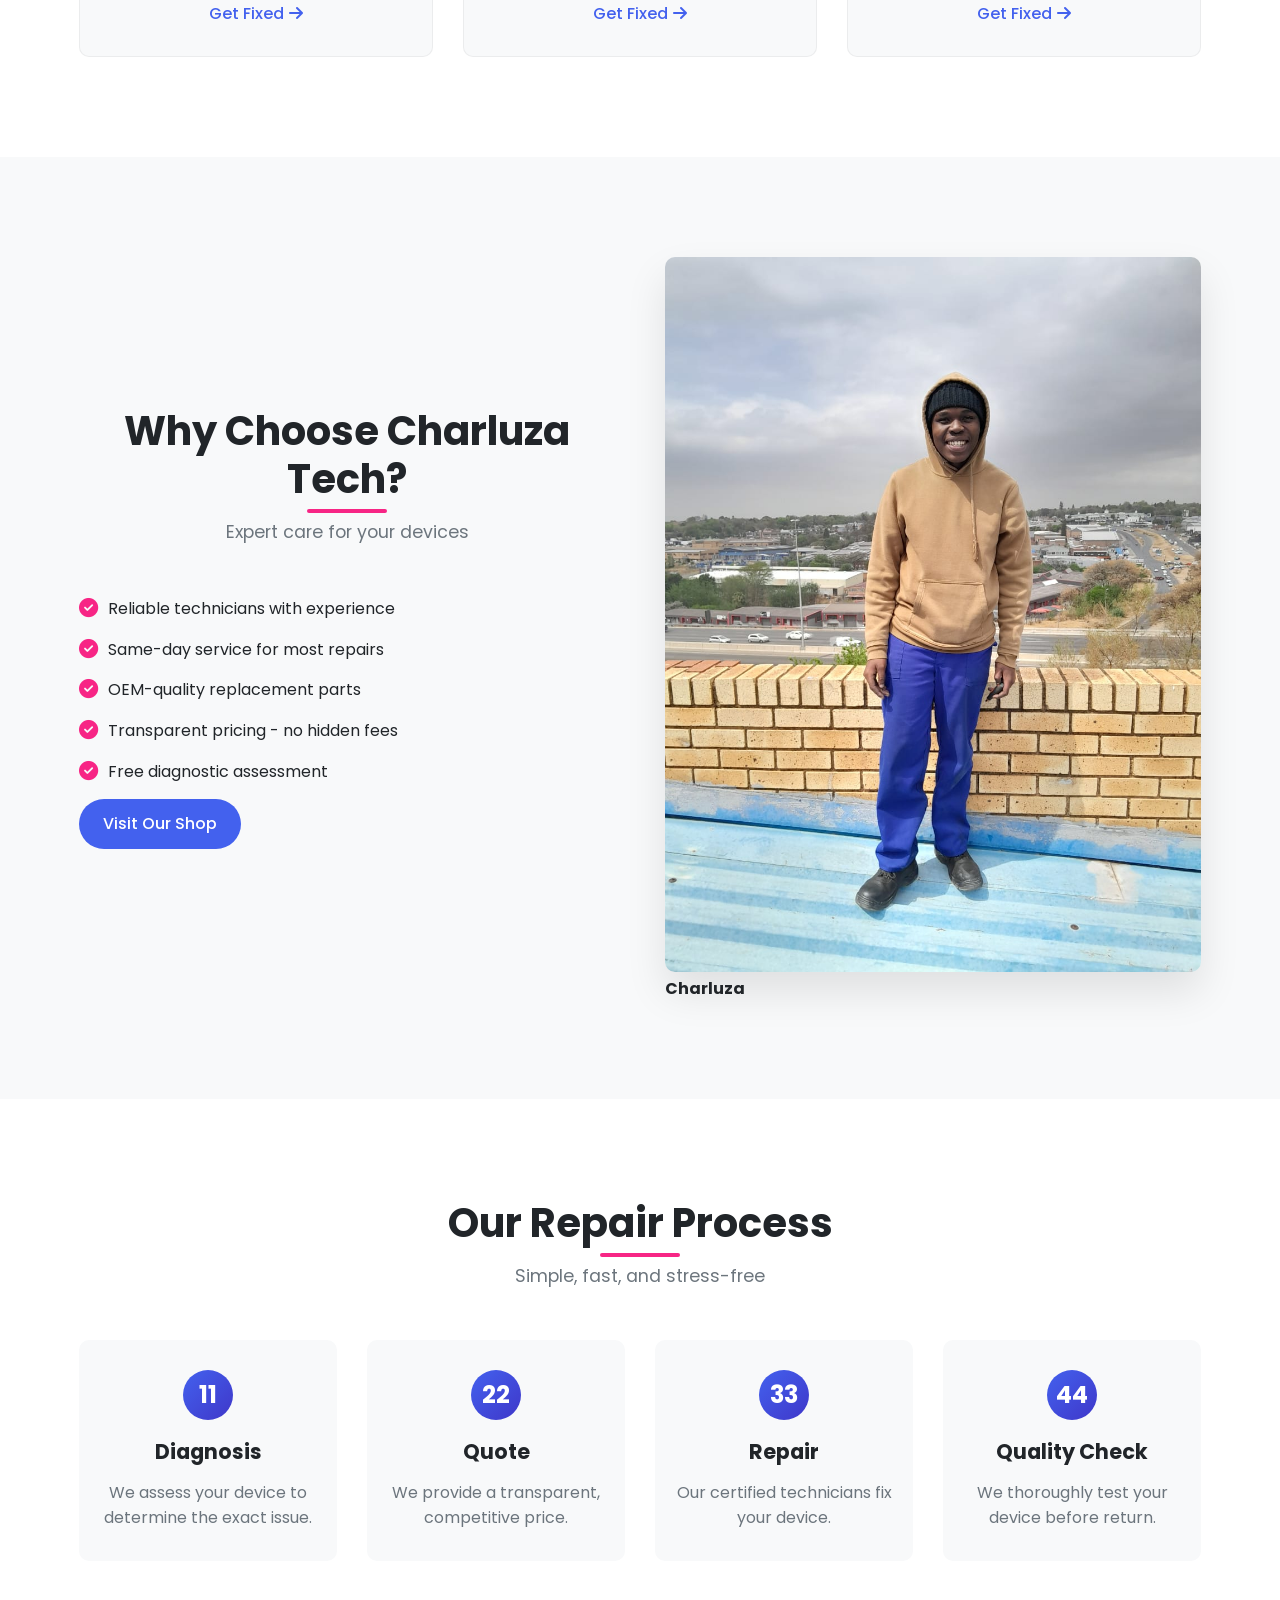
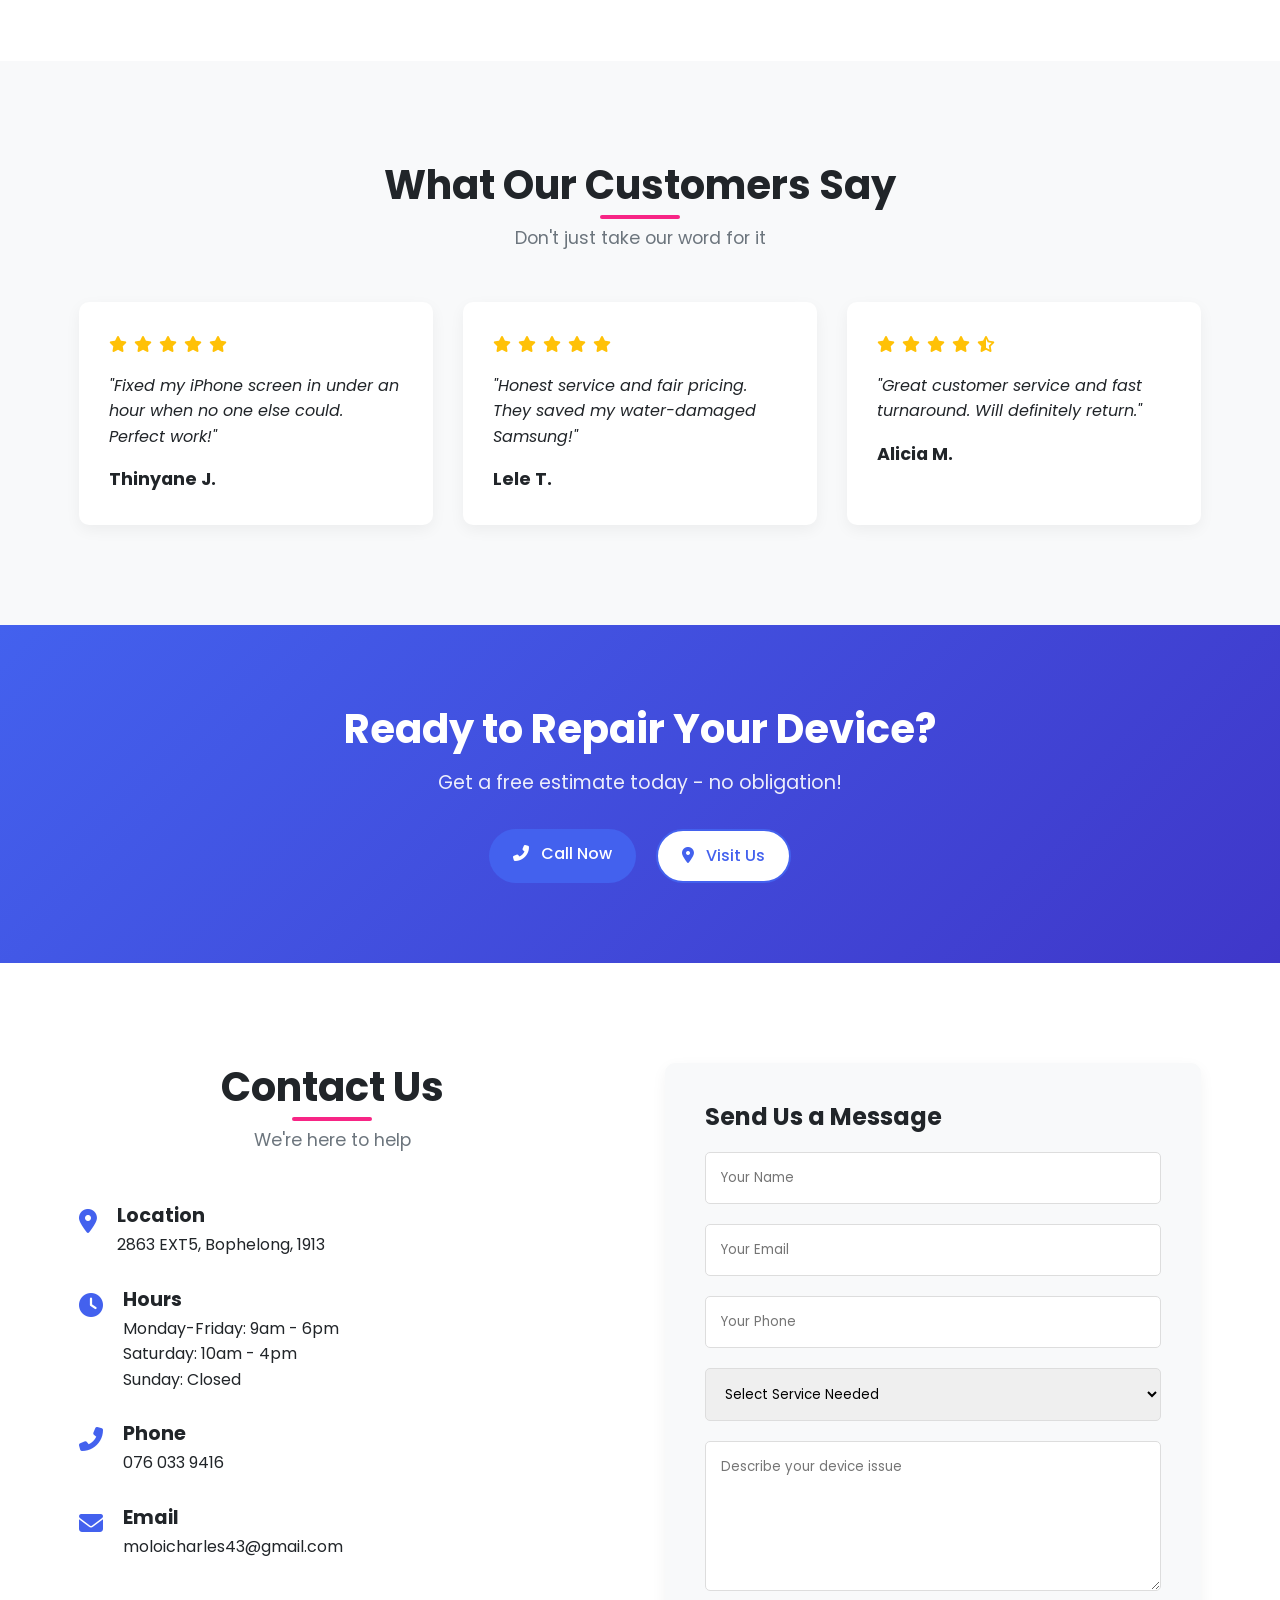
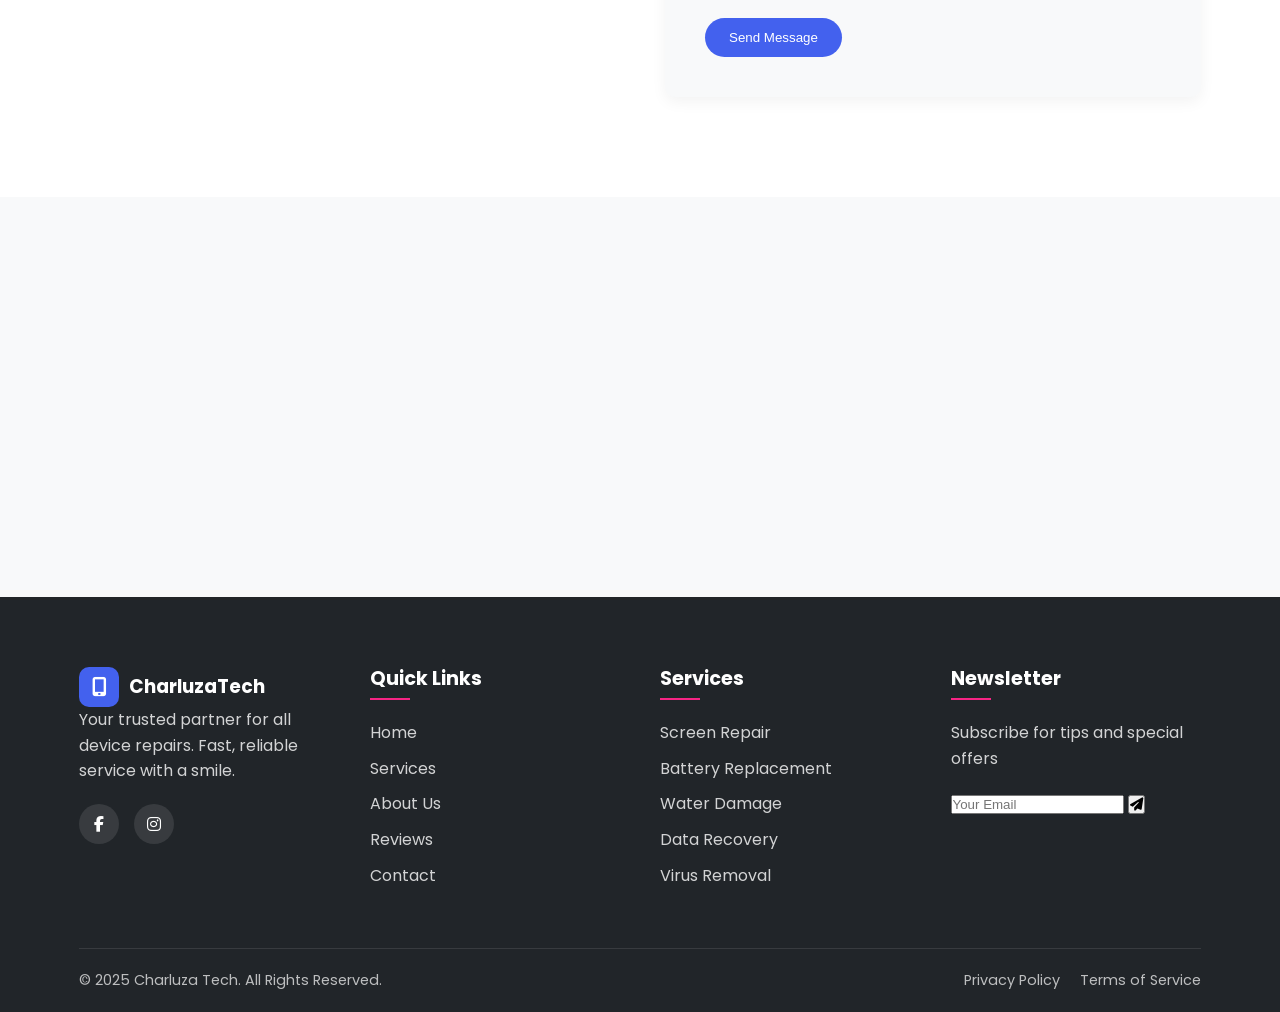
==== commit 71c982ad: "My phone repair business website" ====
--- a/index.html
+++ b/index.html
@@ -349,17 +349,16 @@
                             <input type="tel" placeholder="Your Phone">
                         </div>
                         <div class="form-group">
-                            <select required>
-                                <option value="">Select Service</option>
-                                <option>Screen Replacement</option>
-                                <option>Battery Service</option>
-                                <option>Charging Issues</option>
-                                <option>Water Damage</option>
-                                <option>Other Repair</option>
+                            <select name="service" required>
+                              <option value="">Select Service Needed</option>
+                              <option>Phone Screen Replacement</option>
+                              <option>Battery Replacement</option>
+                              <option>Water Damage Repair</option>
+                              <option>Other Issue</option>
                             </select>
-                        </div>
+                          </div>
                         <div class="form-group">
-                            <textarea placeholder="Describe your issue..." required></textarea>
+                            <textarea name="issue" placeholder="Describe your device issue"></textarea>
                         </div>
                         <button type="submit" class="btn primary">Send Message</button>
                     </form>
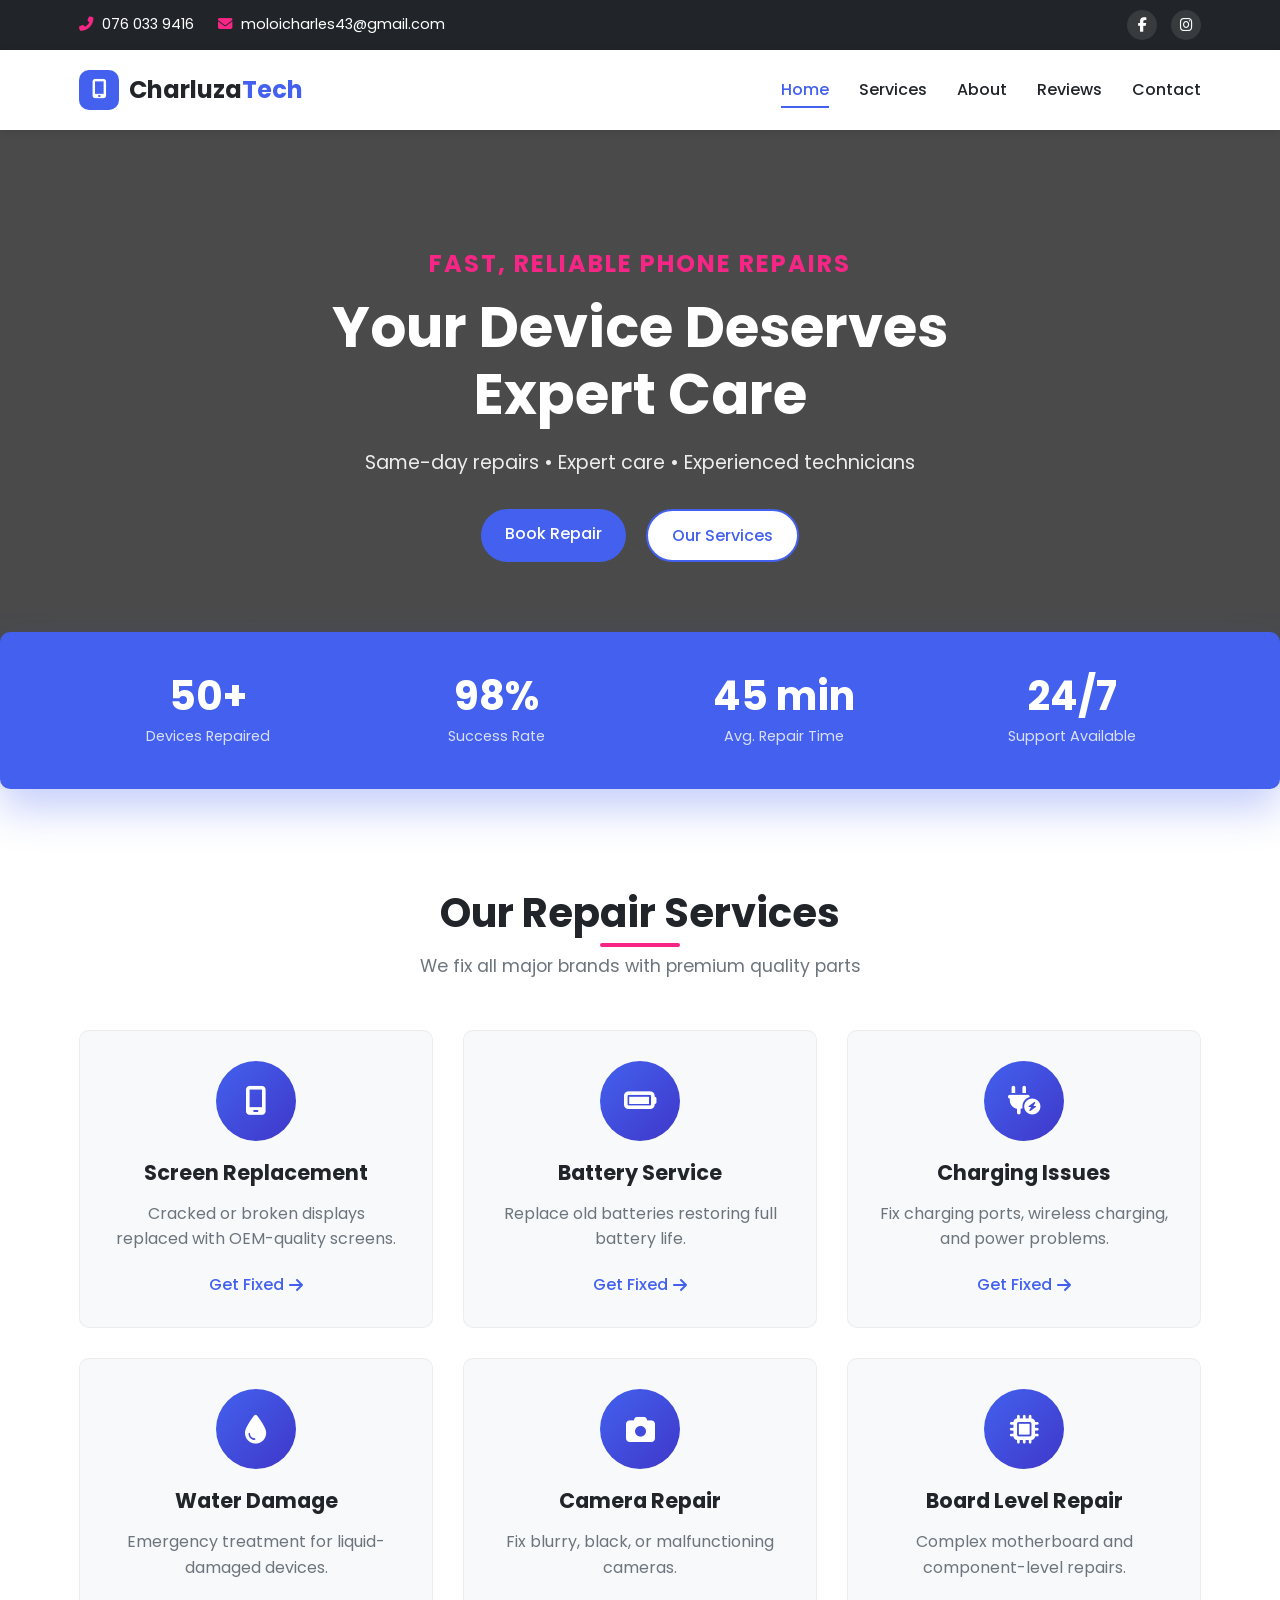
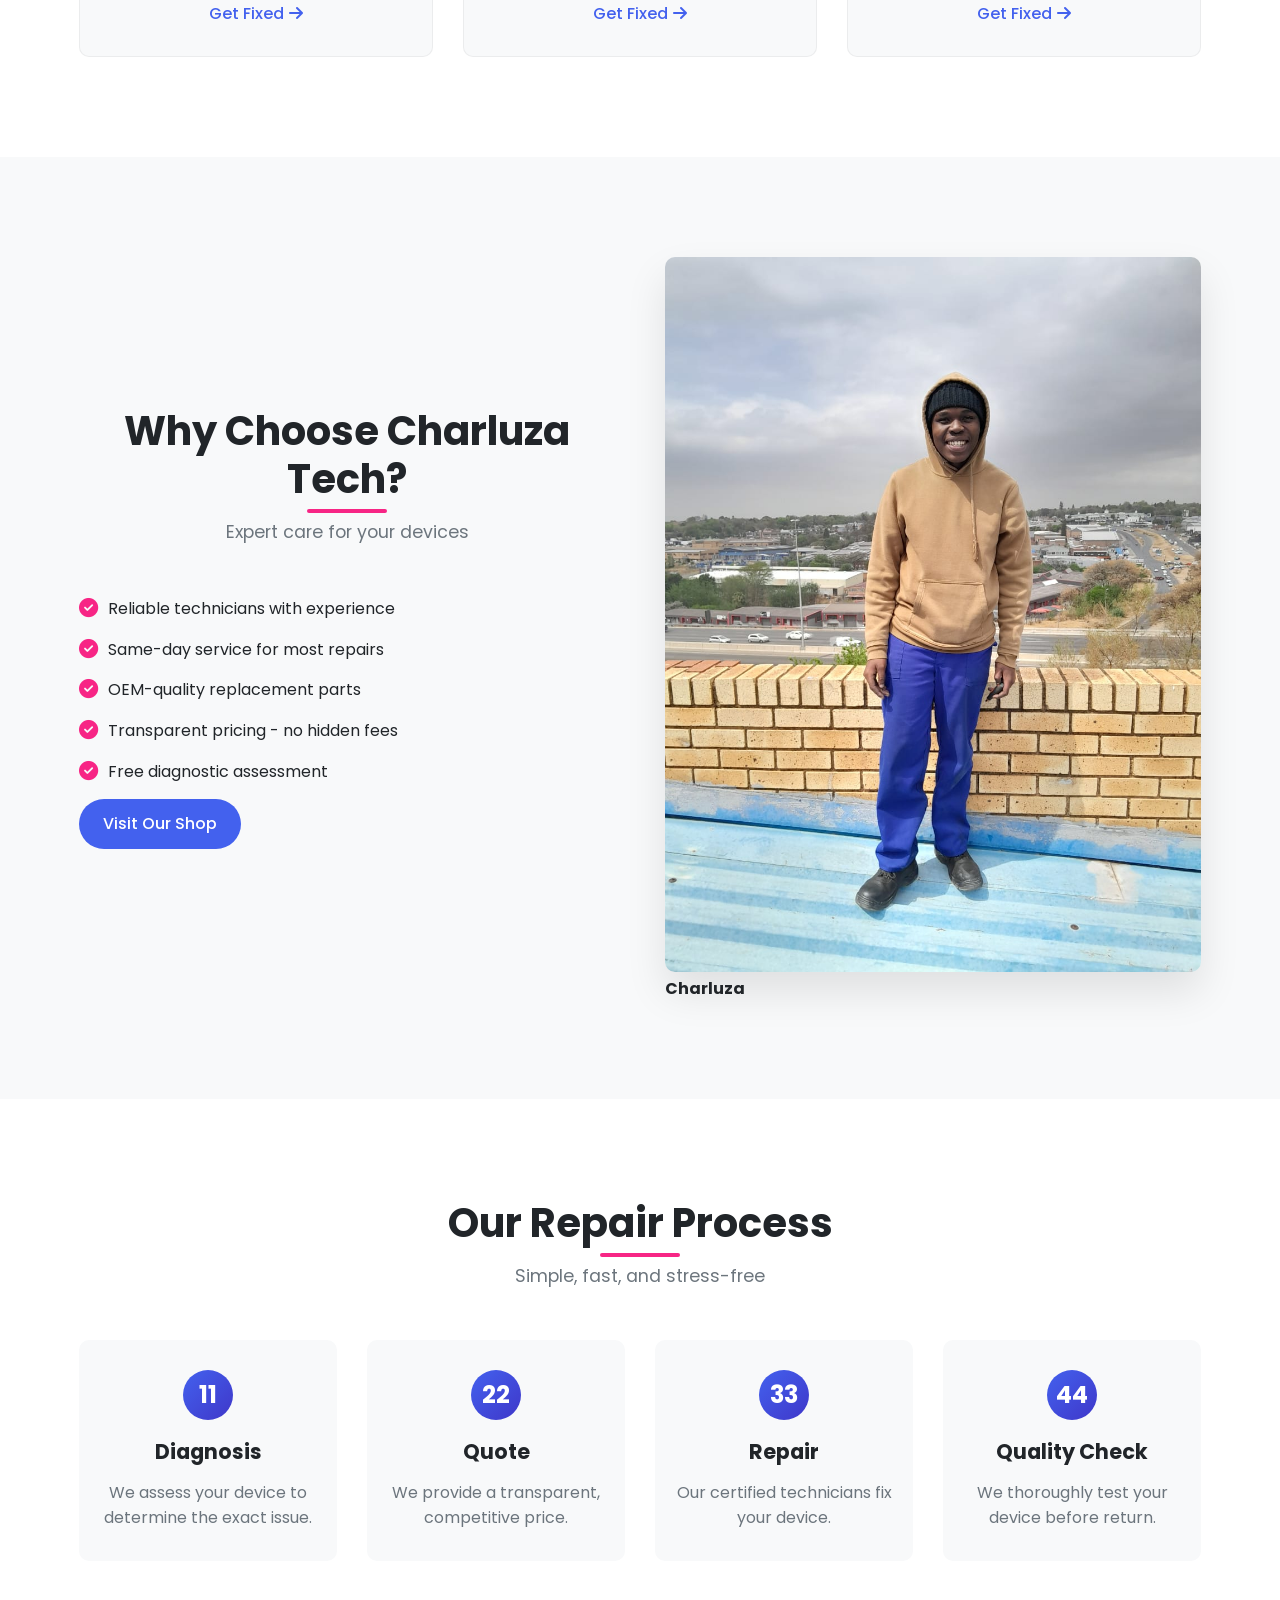
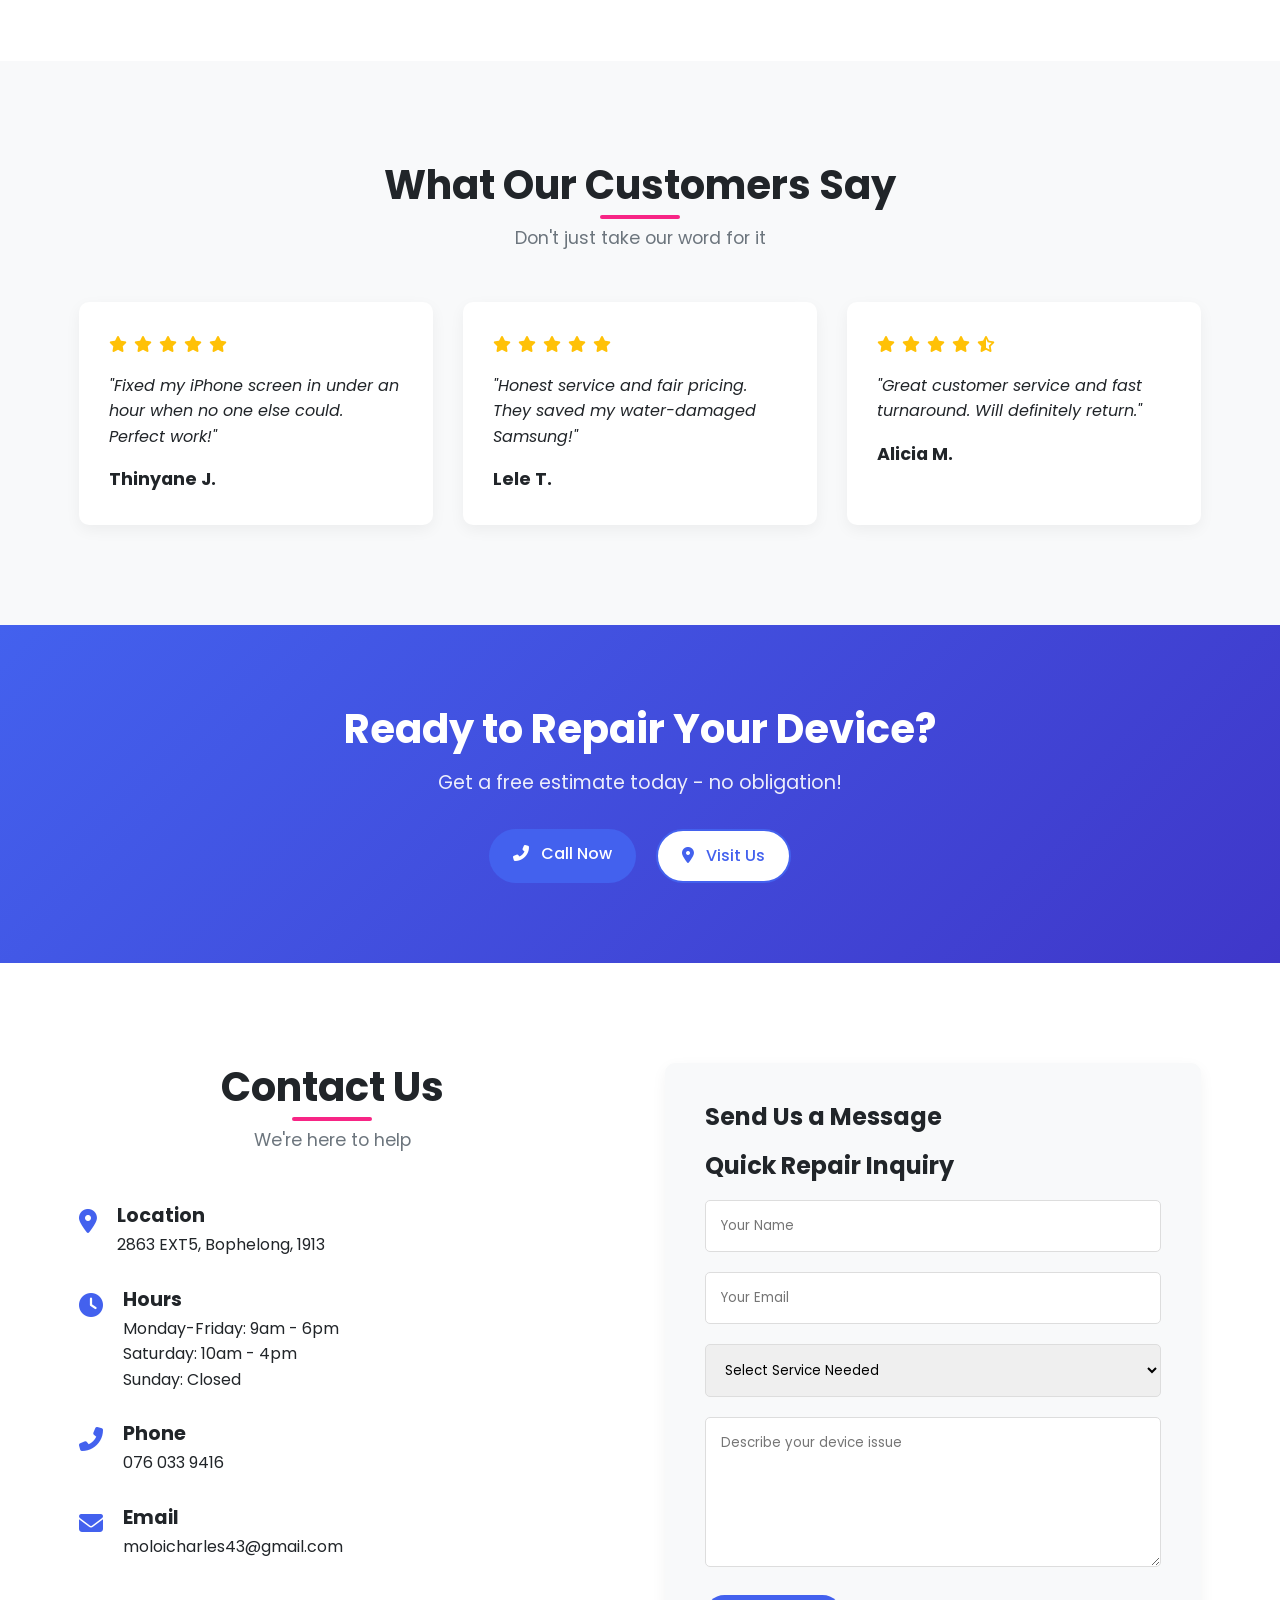
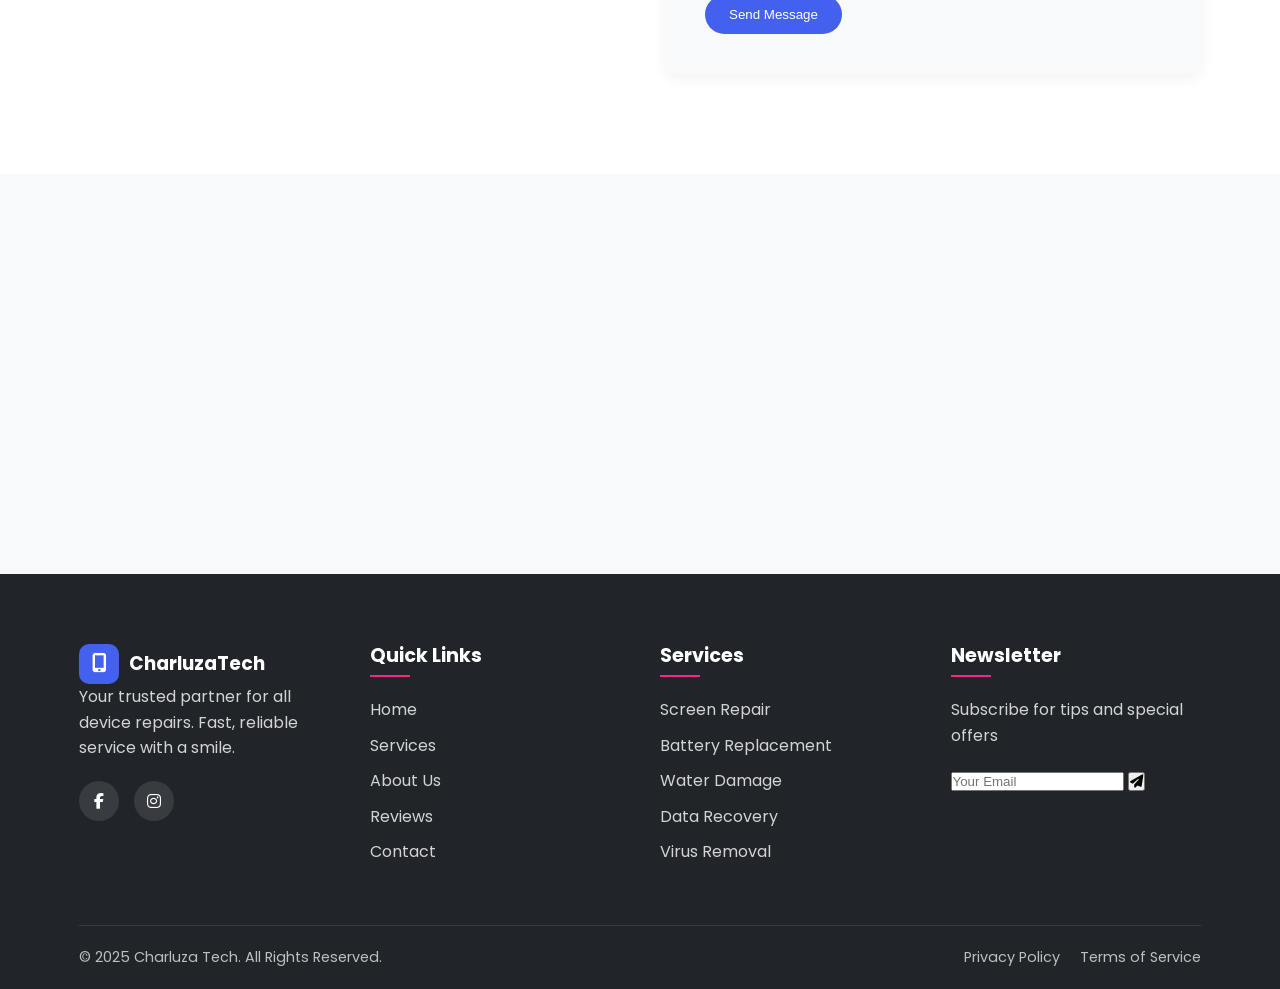
==== commit 11666a55: "My phone repair business website" ====
--- a/index.html
+++ b/index.html
@@ -338,27 +338,25 @@
                 
                 <div class="contact-form">
                     <h3>Send Us a Message</h3>
-                    <form action="https://formspree.io/f/mrbpyodo" method="POST">
+                    <form action="https://formspree.io/f/YOUR_FORMSPREE_ID" method="POST">
+                        <h3>Quick Repair Inquiry</h3>
                         <div class="form-group">
-                            <input type="text" name="name" placeholder="Your Name" required>
+                          <input type="text" name="name" placeholder="Your Name" required>
                         </div>
                         <div class="form-group">
-                            <input type="email" name="_replyto" placeholder="Your Email" required>
+                          <input type="email" name="_replyto" placeholder="Your Email" required>
                         </div>
                         <div class="form-group">
-                            <input type="tel" placeholder="Your Phone">
+                          <select name="service" required>
+                            <option value="">Select Service Needed</option>
+                            <option>Phone Screen Replacement</option>
+                            <option>Battery Replacement</option>
+                            <option>Water Damage Repair</option>
+                            <option>Other Issue</option>
+                          </select>
                         </div>
                         <div class="form-group">
-                            <select name="service" required>
-                              <option value="">Select Service Needed</option>
-                              <option>Phone Screen Replacement</option>
-                              <option>Battery Replacement</option>
-                              <option>Water Damage Repair</option>
-                              <option>Other Issue</option>
-                            </select>
-                          </div>
-                        <div class="form-group">
-                            <textarea name="issue" placeholder="Describe your device issue"></textarea>
+                          <textarea name="issue" placeholder="Describe your device issue"></textarea>
                         </div>
                         <button type="submit" class="btn primary">Send Message</button>
                     </form>
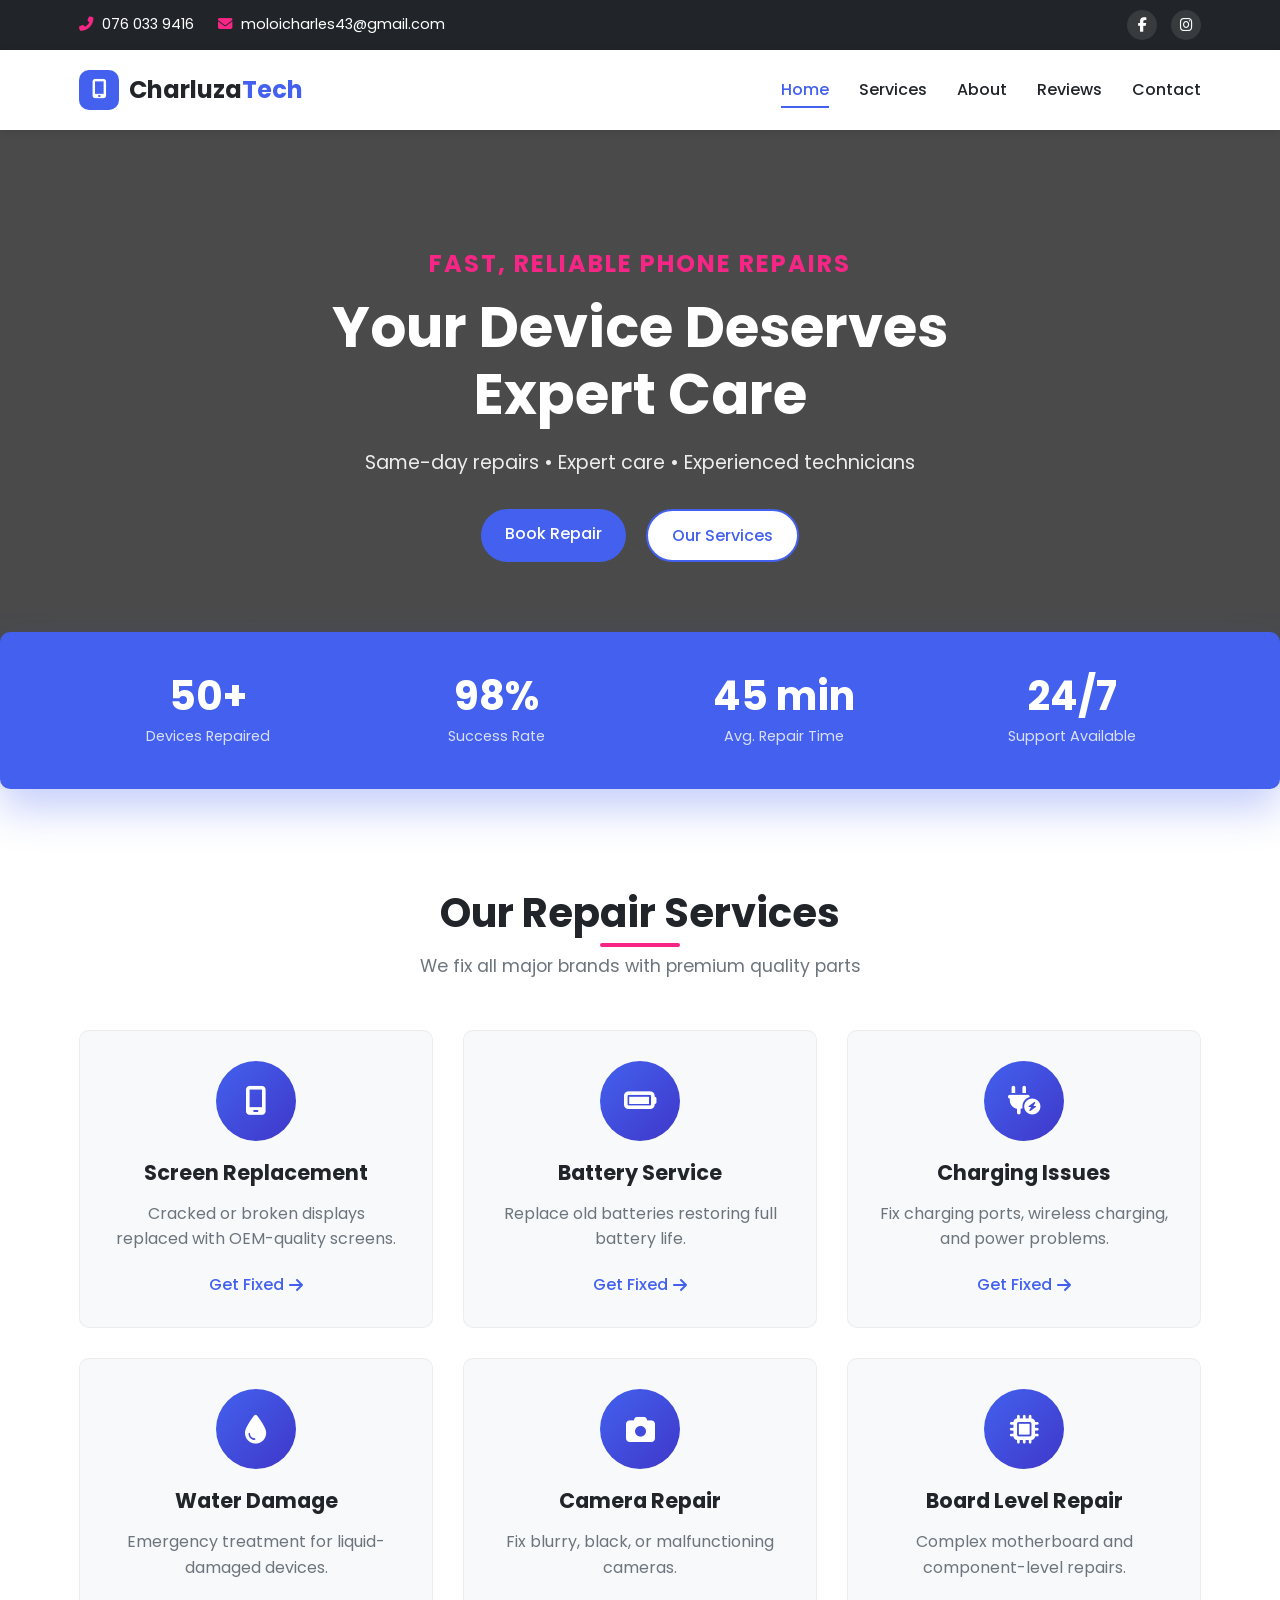
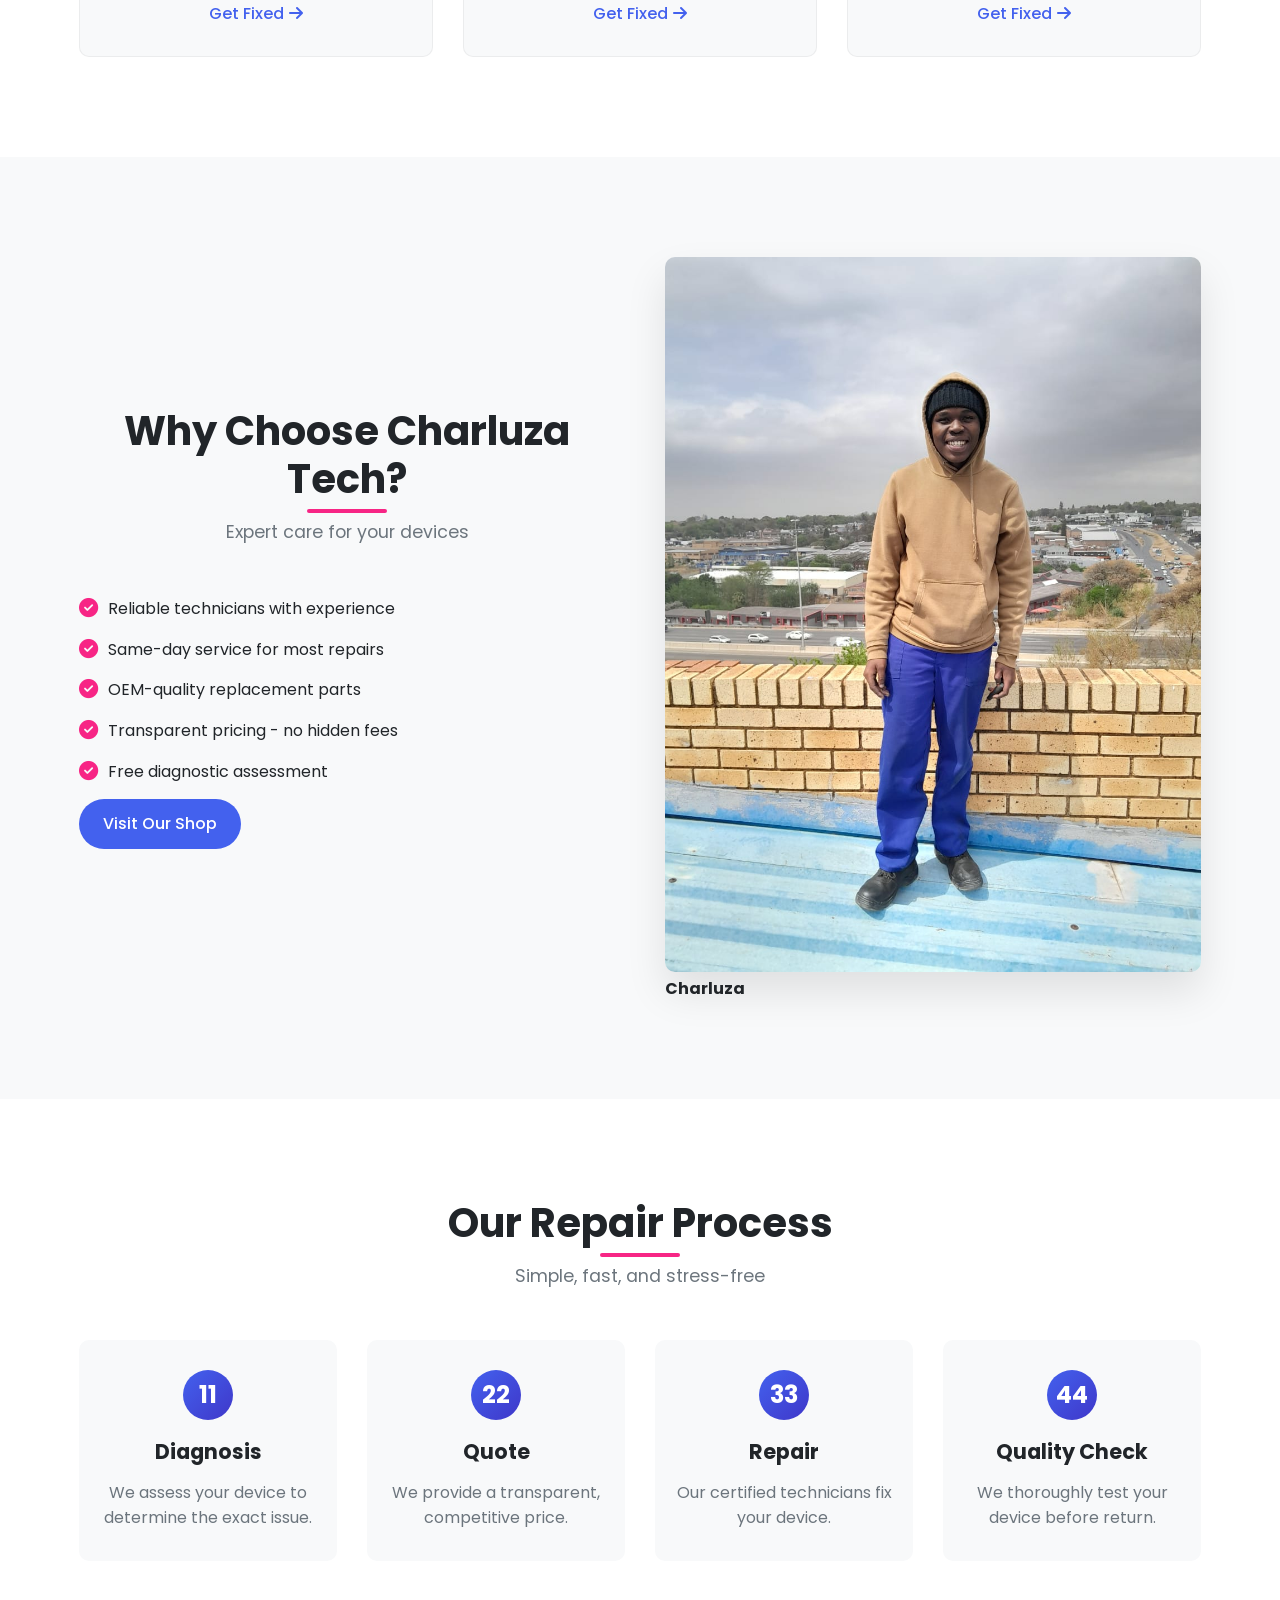
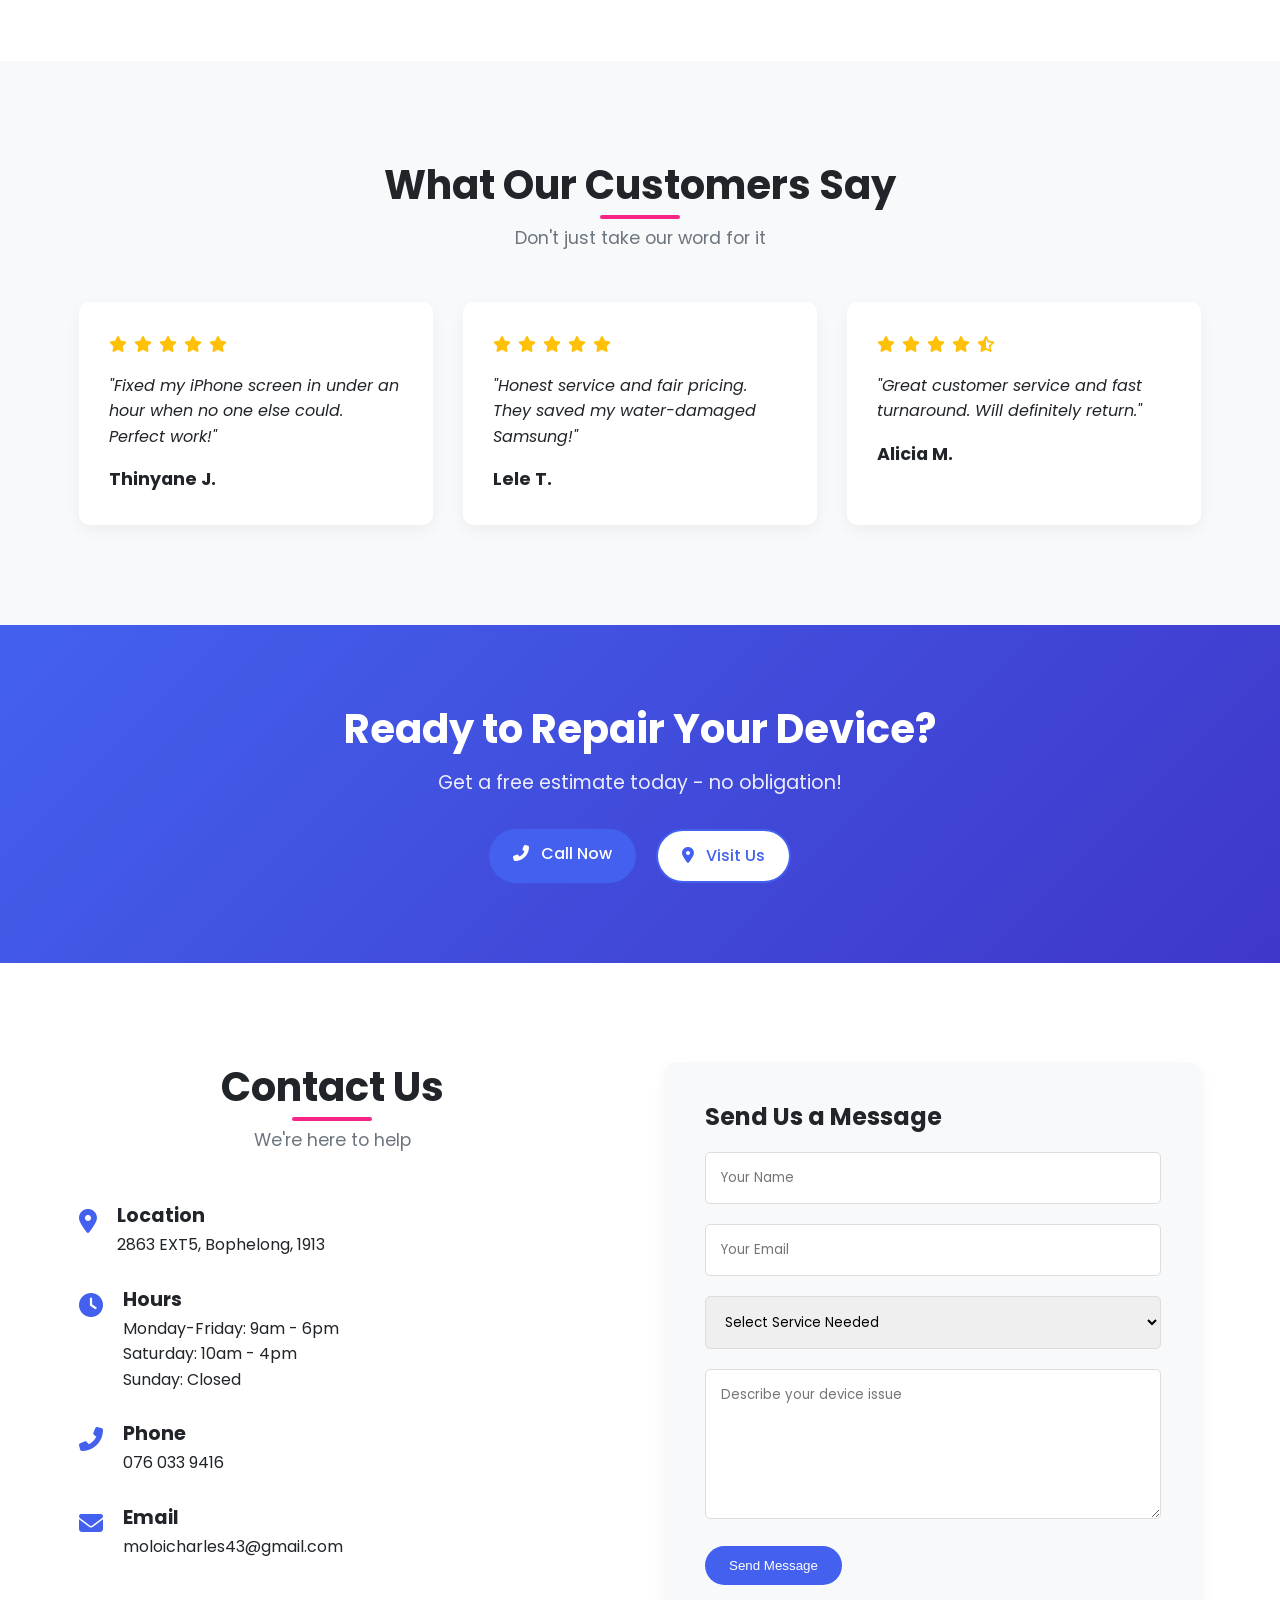
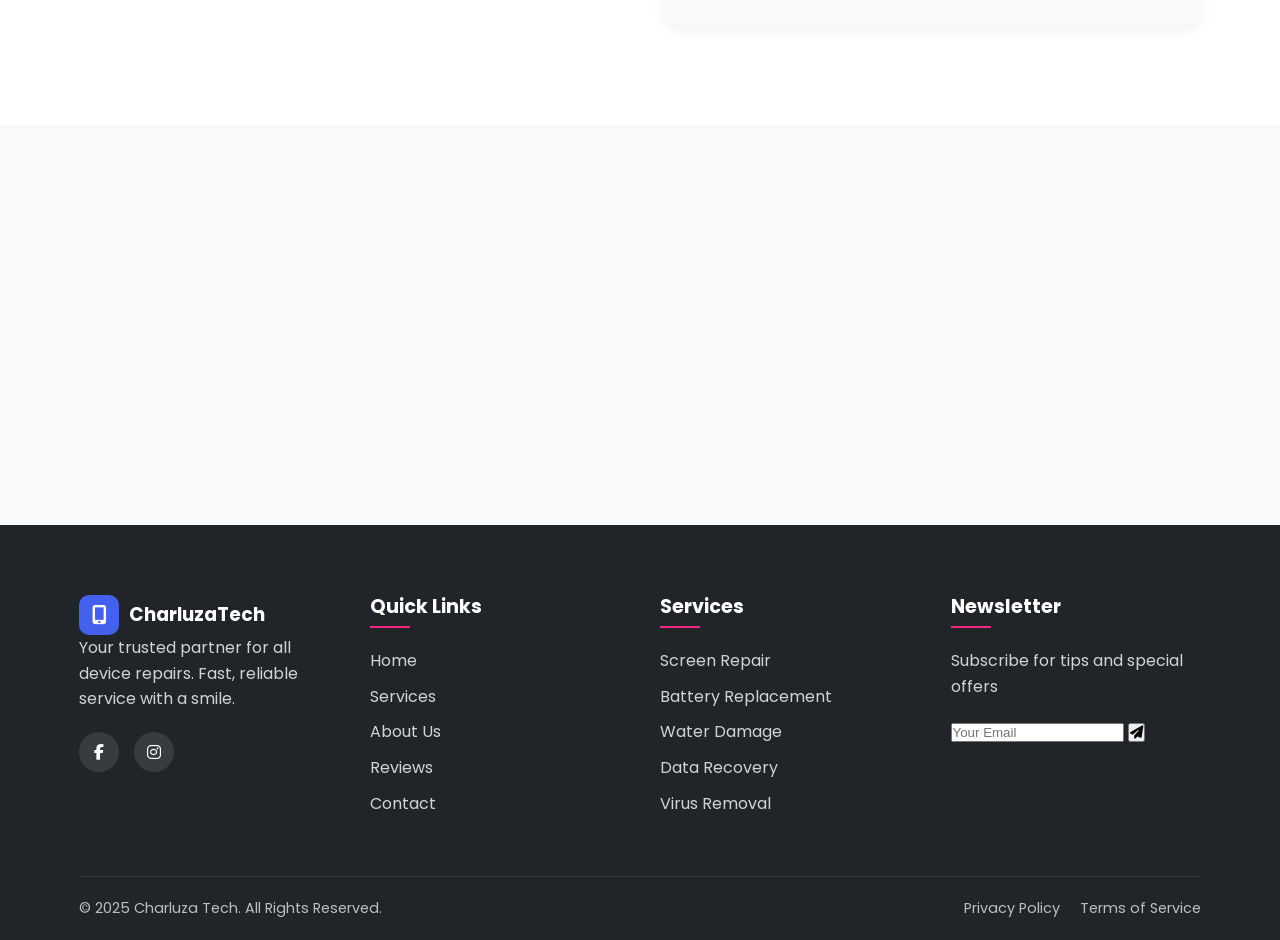
==== commit ec22f2d5: "Charluza Tech Website" ====
--- a/index.html
+++ b/index.html
@@ -338,8 +338,7 @@
                 
                 <div class="contact-form">
                     <h3>Send Us a Message</h3>
-                    <form action="https://formspree.io/f/YOUR_FORMSPREE_ID" method="POST">
-                        <h3>Quick Repair Inquiry</h3>
+                    <form action="https://formspree.io/f/mrbpyodo" method="POST">
                         <div class="form-group">
                           <input type="text" name="name" placeholder="Your Name" required>
                         </div>
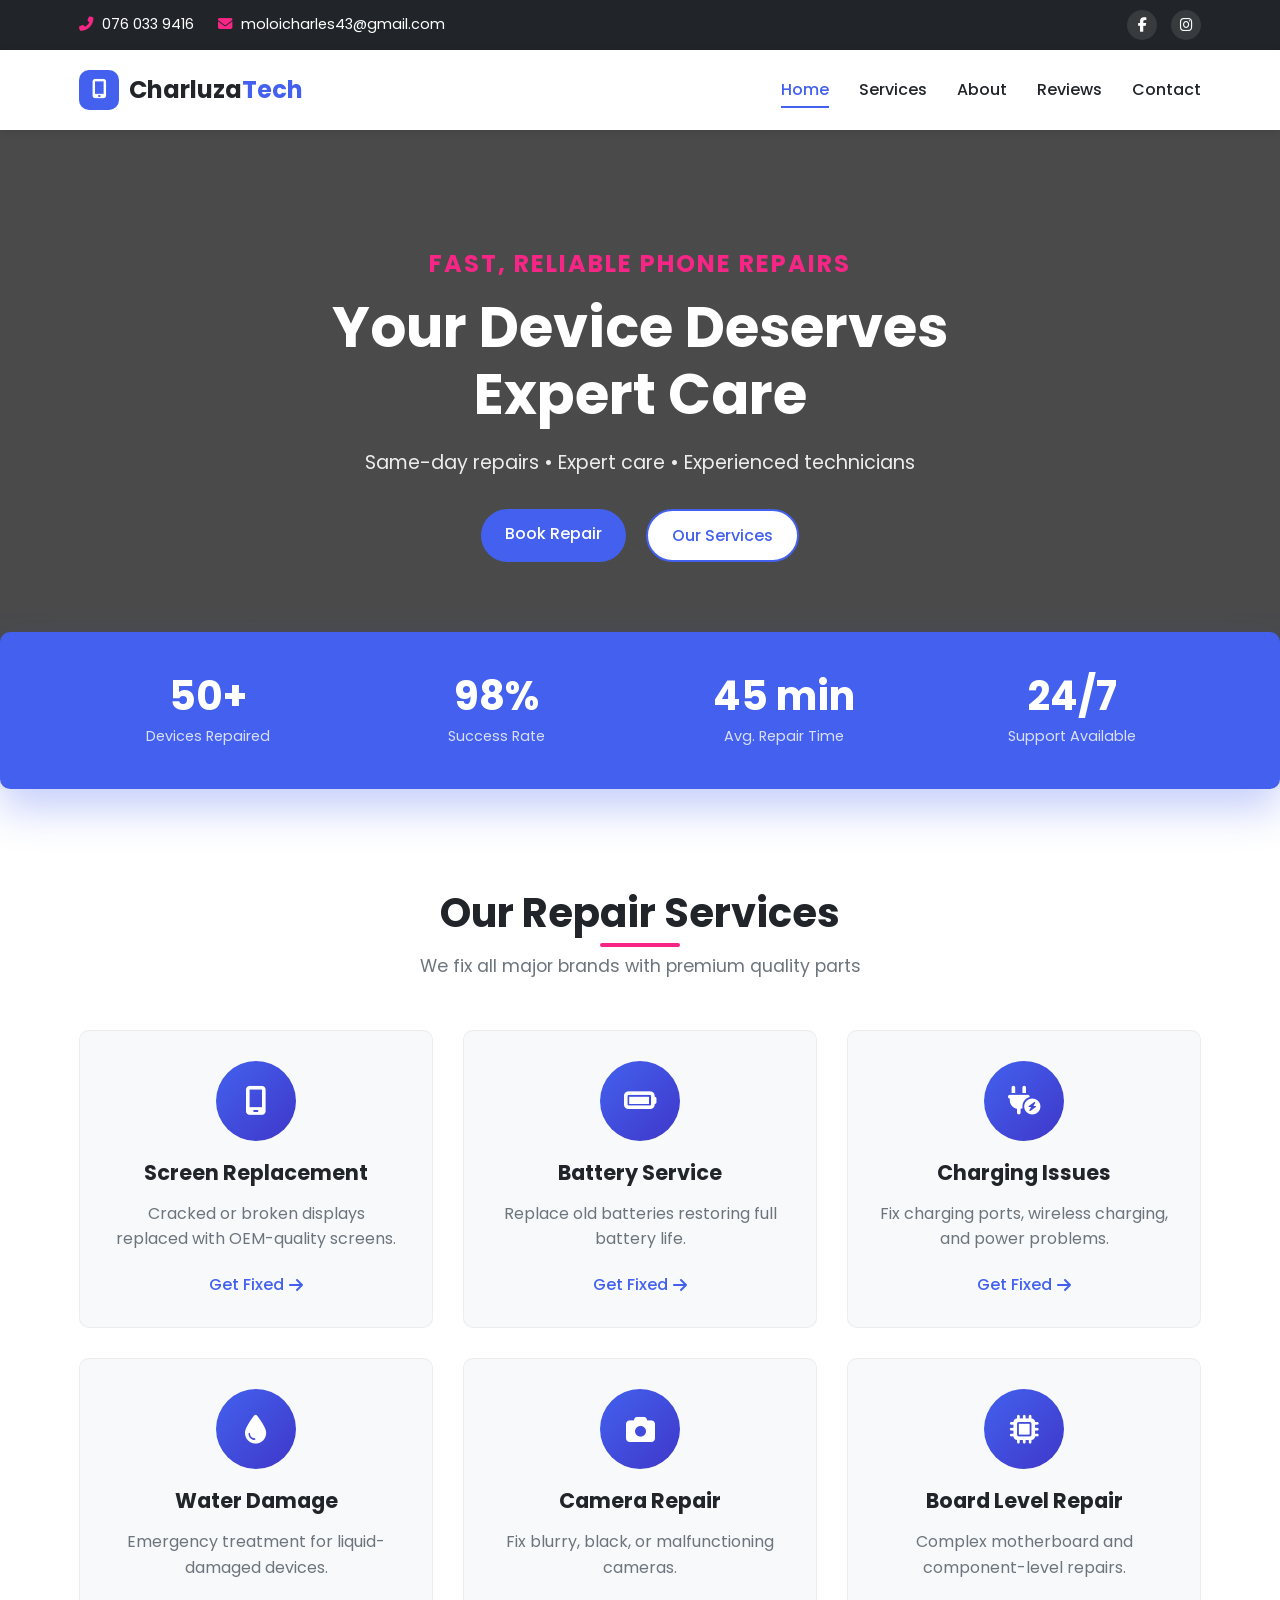
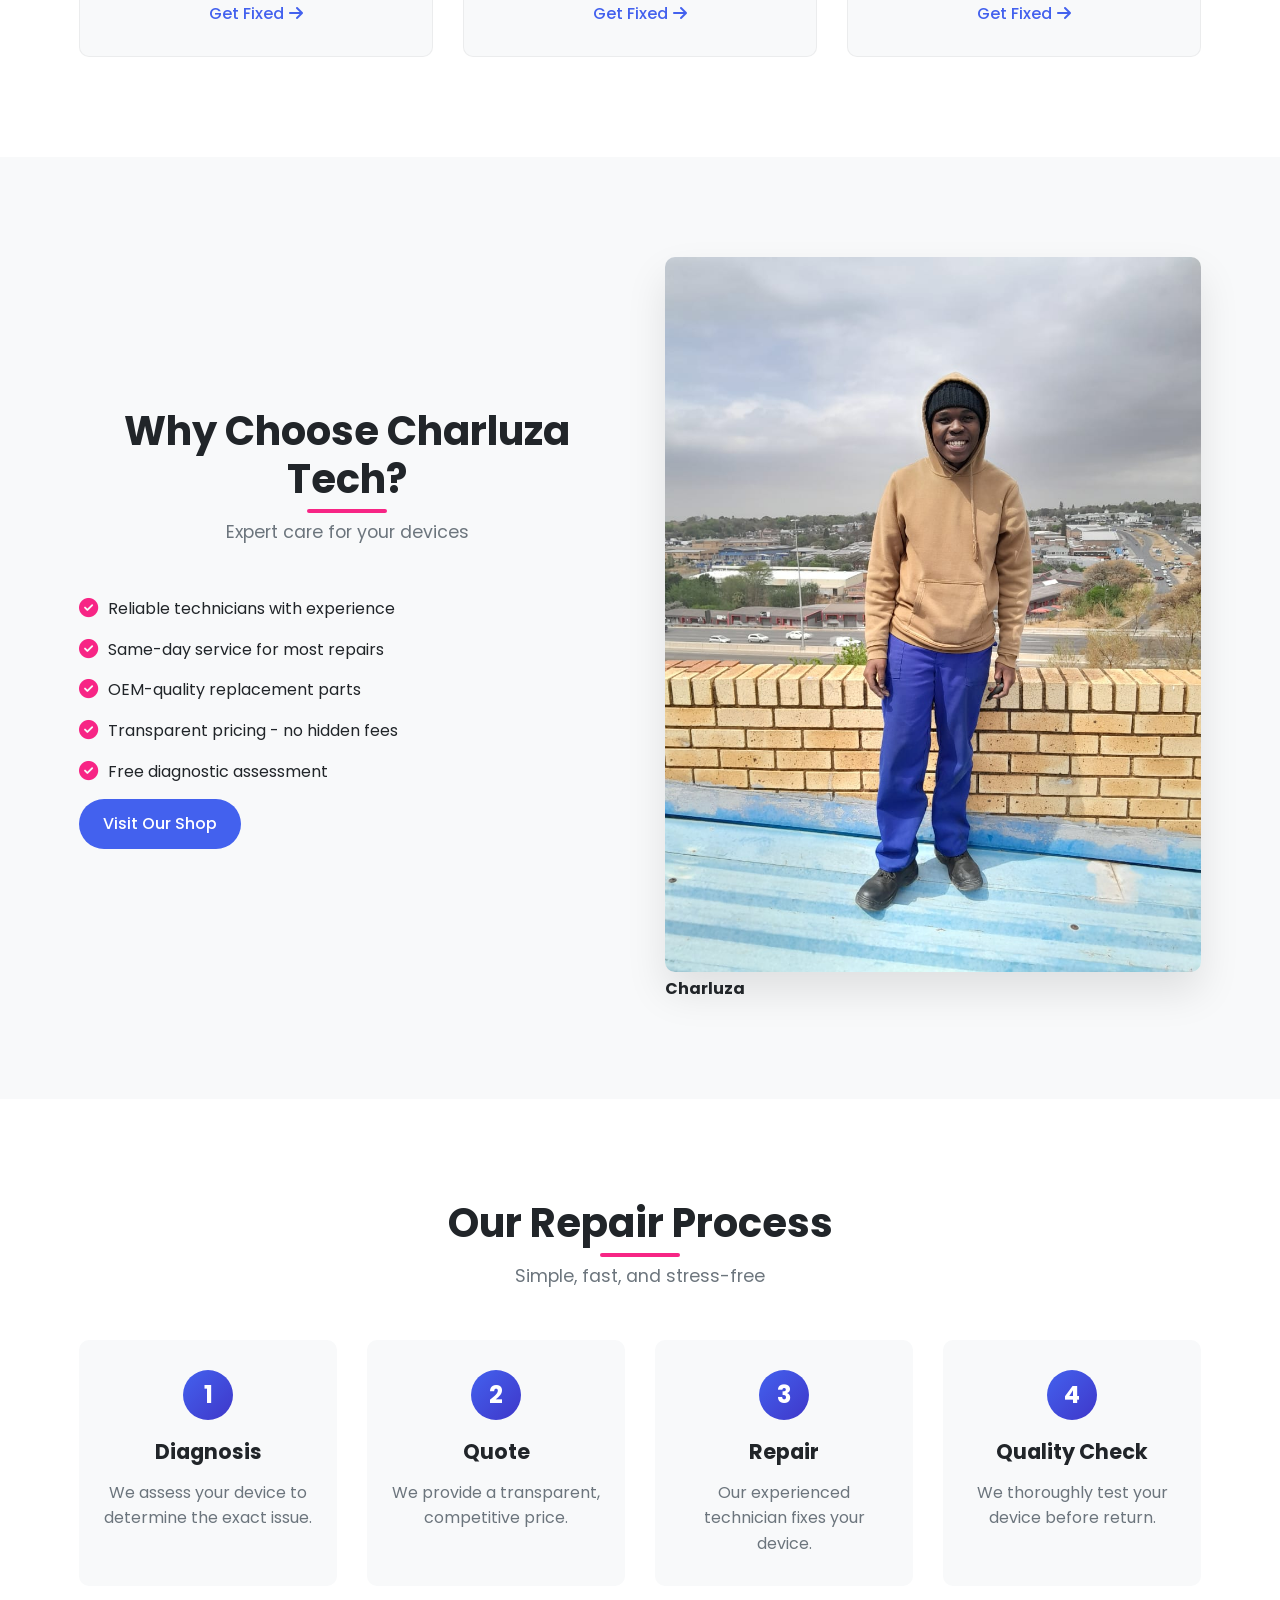
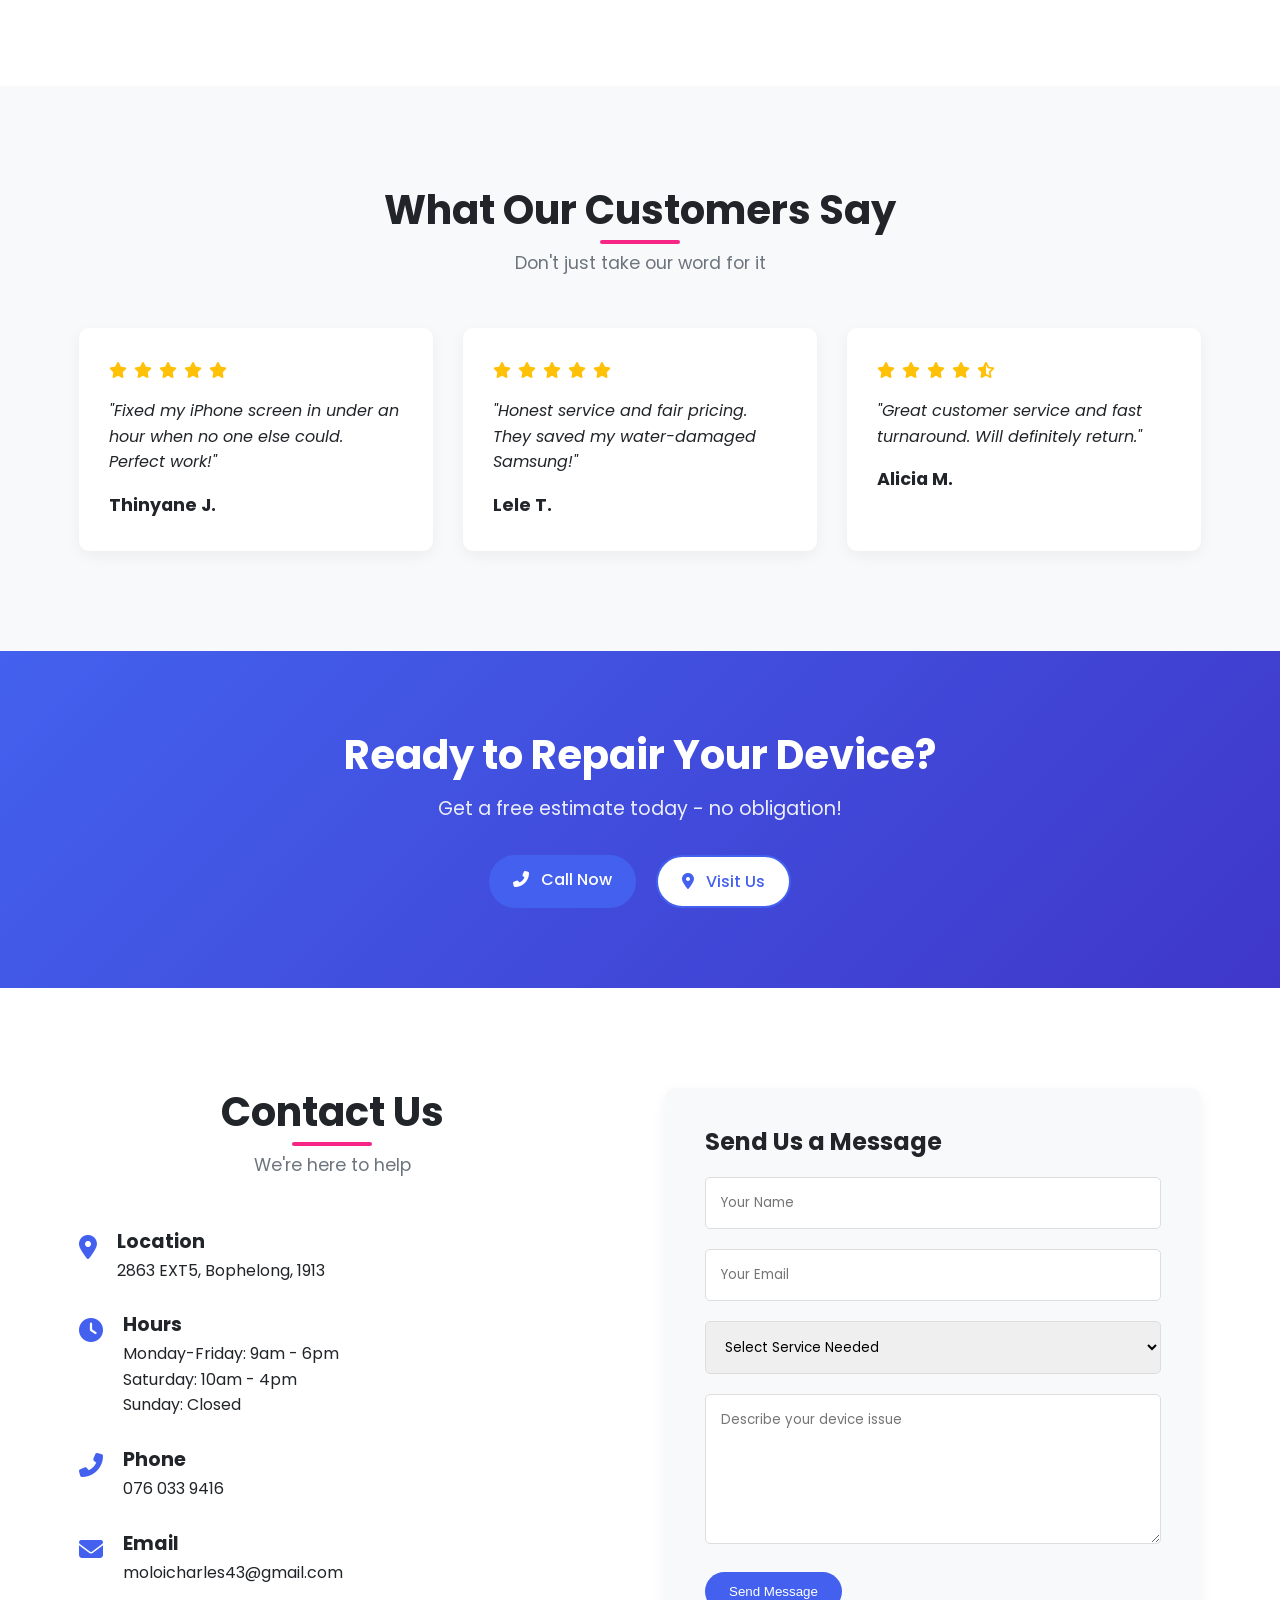
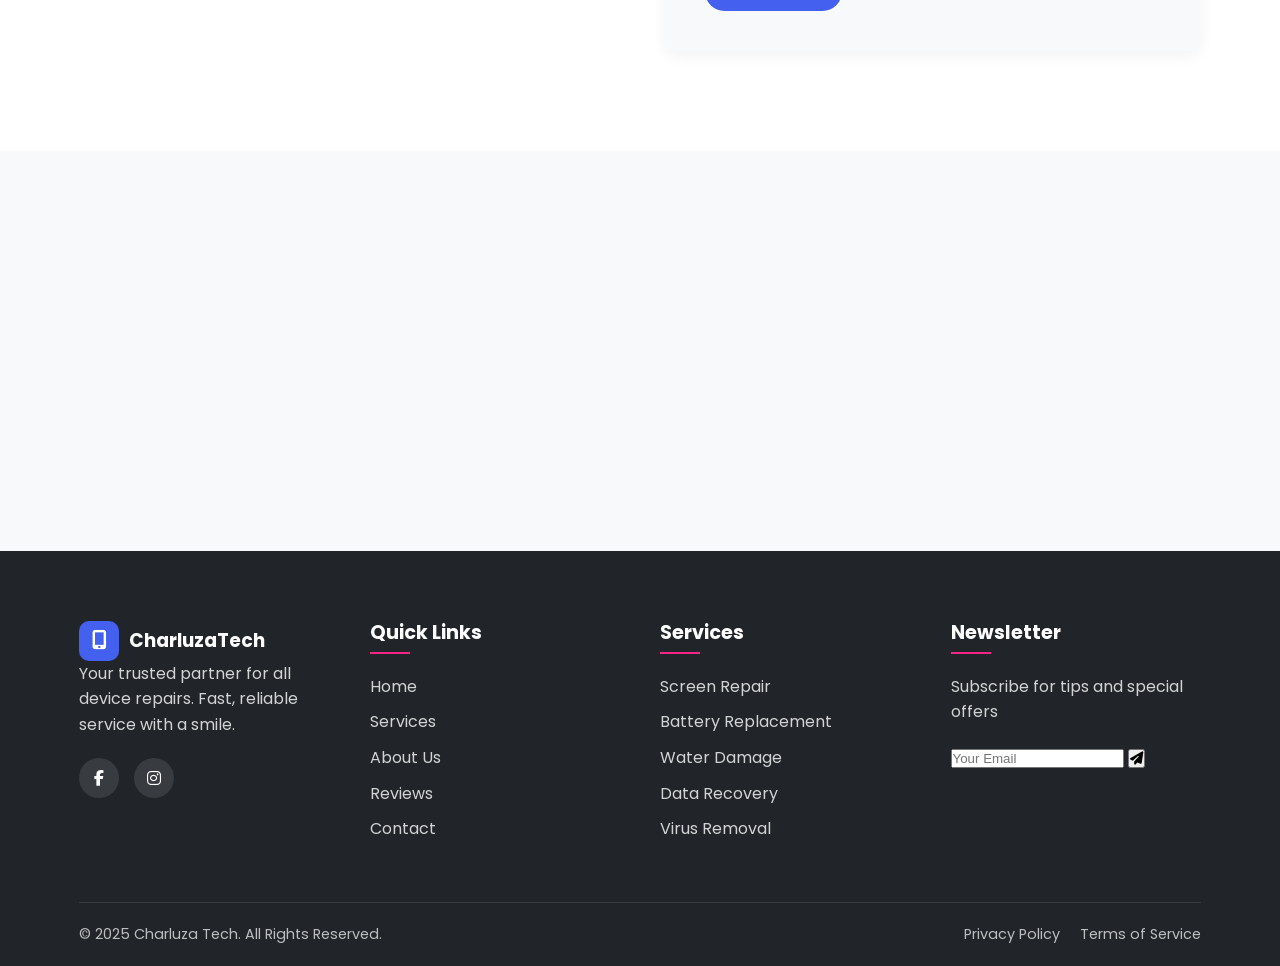
==== commit 8c8287ae: "Charluza Tech Website" ====
--- a/index.html
+++ b/index.html
@@ -200,22 +200,22 @@
             
             <div class="process-steps">
                 <div class="step">
-                    <div class="step-number">1</div>
+                    <div class="step-number"></div>
                     <h3>Diagnosis</h3>
                     <p>We assess your device to determine the exact issue.</p>
                 </div>
                 <div class="step">
-                    <div class="step-number">2</div>
+                    <div class="step-number"></div>
                     <h3>Quote</h3>
                     <p>We provide a transparent, competitive price.</p>
                 </div>
                 <div class="step">
-                    <div class="step-number">3</div>
+                    <div class="step-number"></div>
                     <h3>Repair</h3>
-                    <p>Our certified technicians fix your device.</p>
+                    <p>Our experienced technician fixes your device.</p>
                 </div>
                 <div class="step">
-                    <div class="step-number">4</div>
+                    <div class="step-number"></div>
                     <h3>Quality Check</h3>
                     <p>We thoroughly test your device before return.</p>
                 </div>
@@ -420,8 +420,8 @@
             <div class="footer-bottom">
                 <p>&copy; 2025 Charluza Tech. All Rights Reserved.</p>
                 <div class="footer-links">
-                    <a href="#">Privacy Policy</a>
-                    <a href="#">Terms of Service</a>
+                    <a href="privacy-policy.html">Privacy Policy</a>
+                    <a href="terms-of-service.html">Terms of Service</a>
                 </div>
             </div>
         </div>
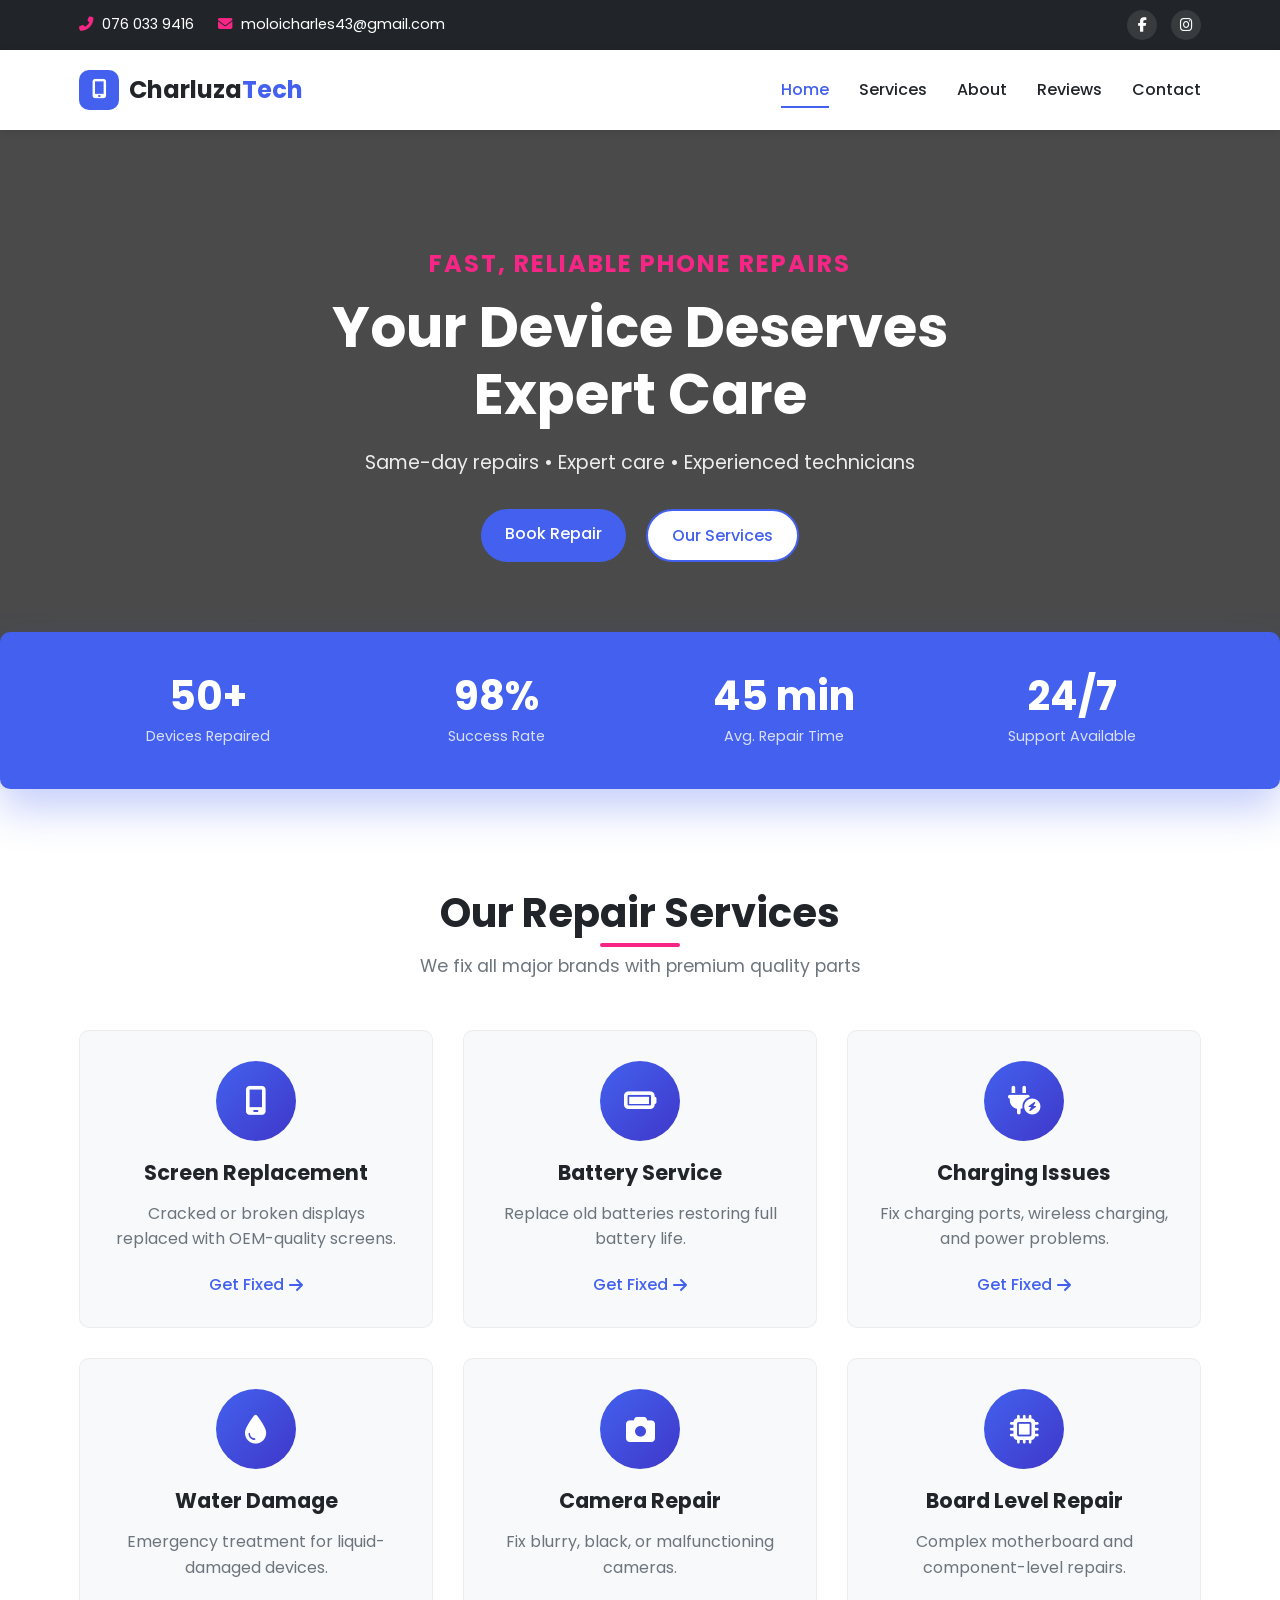
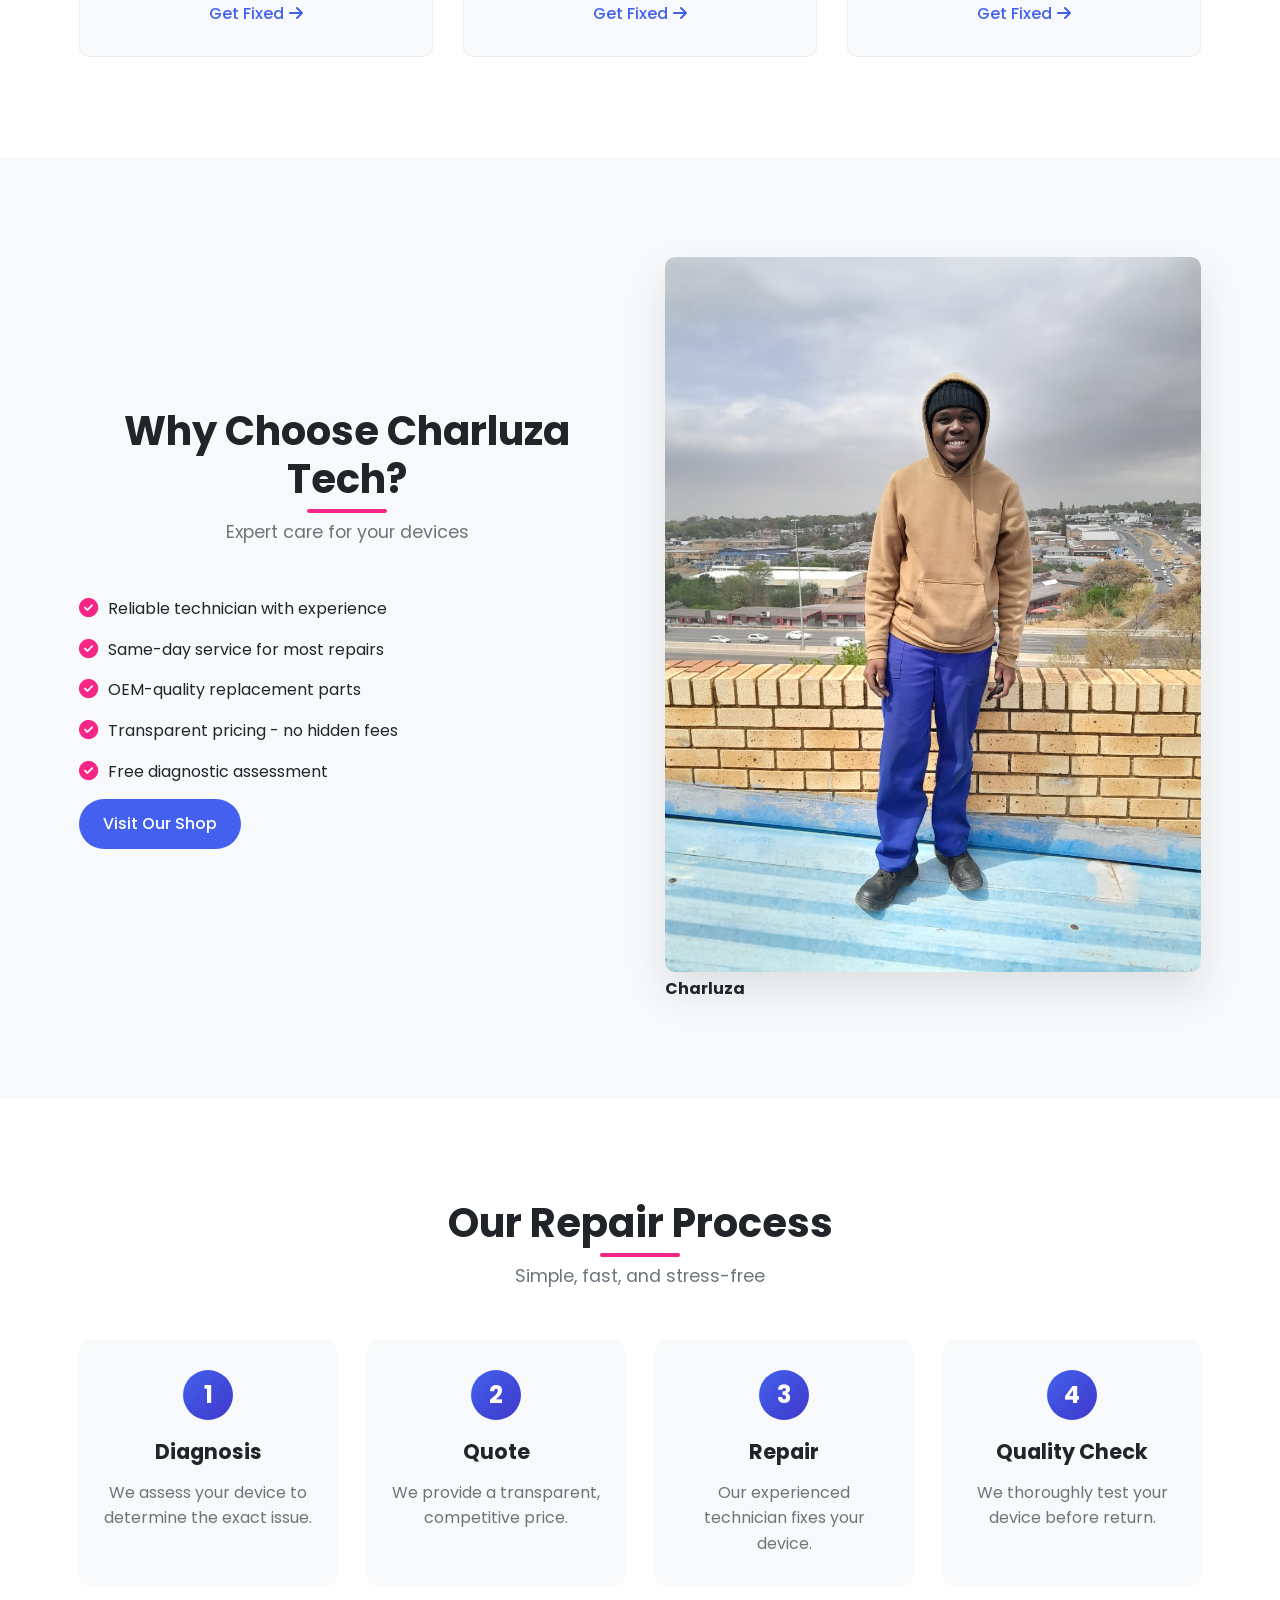
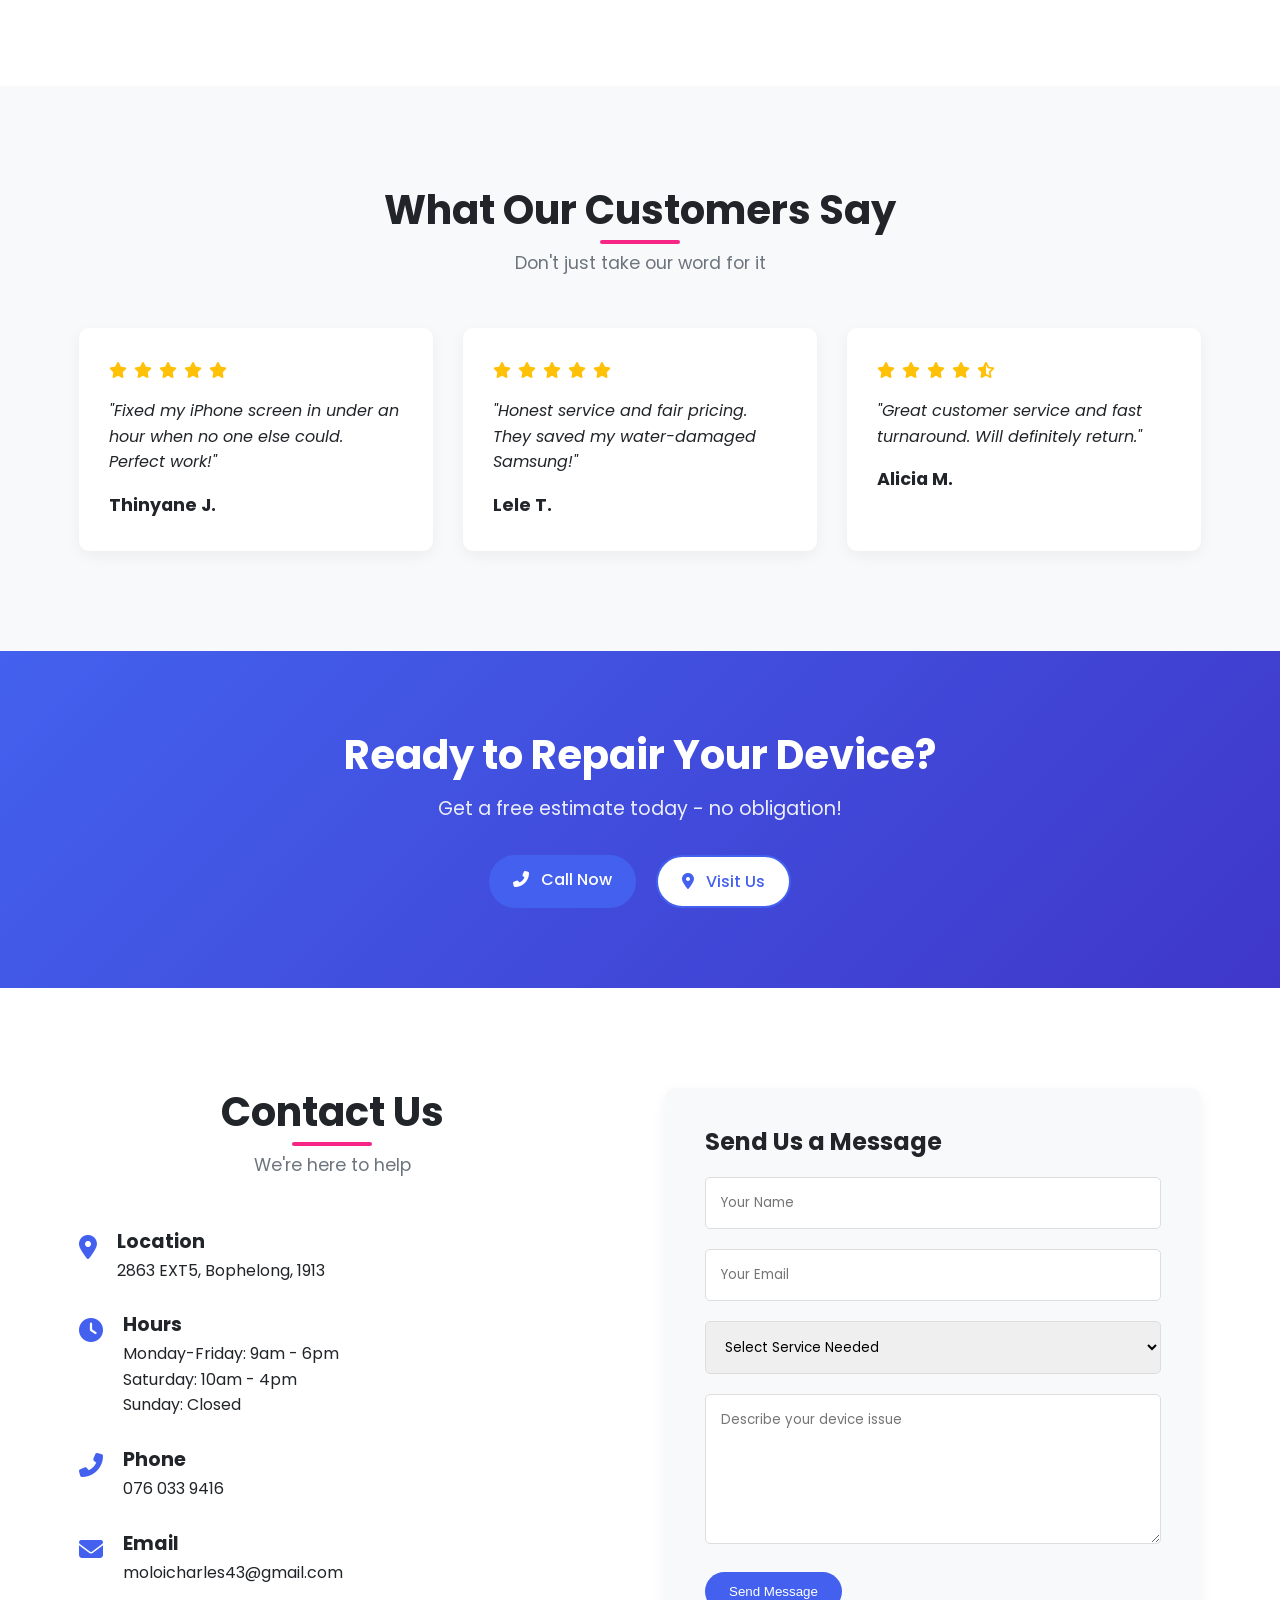
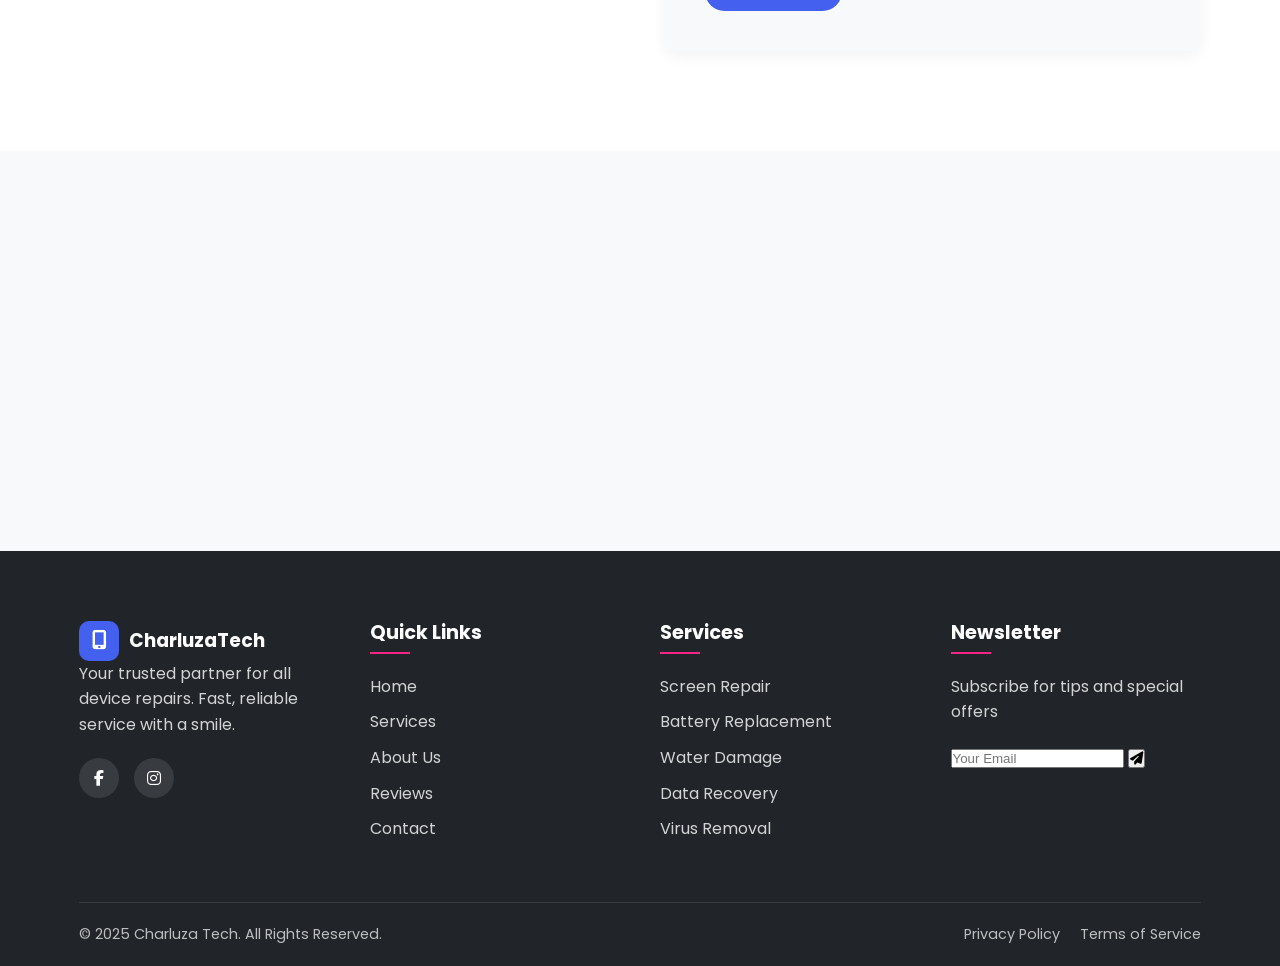
==== commit 4fe884c1: "Charluza Tech Website" ====
--- a/index.html
+++ b/index.html
@@ -161,7 +161,7 @@
                     <ul class="features-list">
                         <li>
                             <i class="fas fa-check-circle"></i>
-                            <span>Reliable technicians with experience</span>
+                            <span>Reliable technician with experience</span>
                         </li>
                         <li>
                             <i class="fas fa-check-circle"></i>
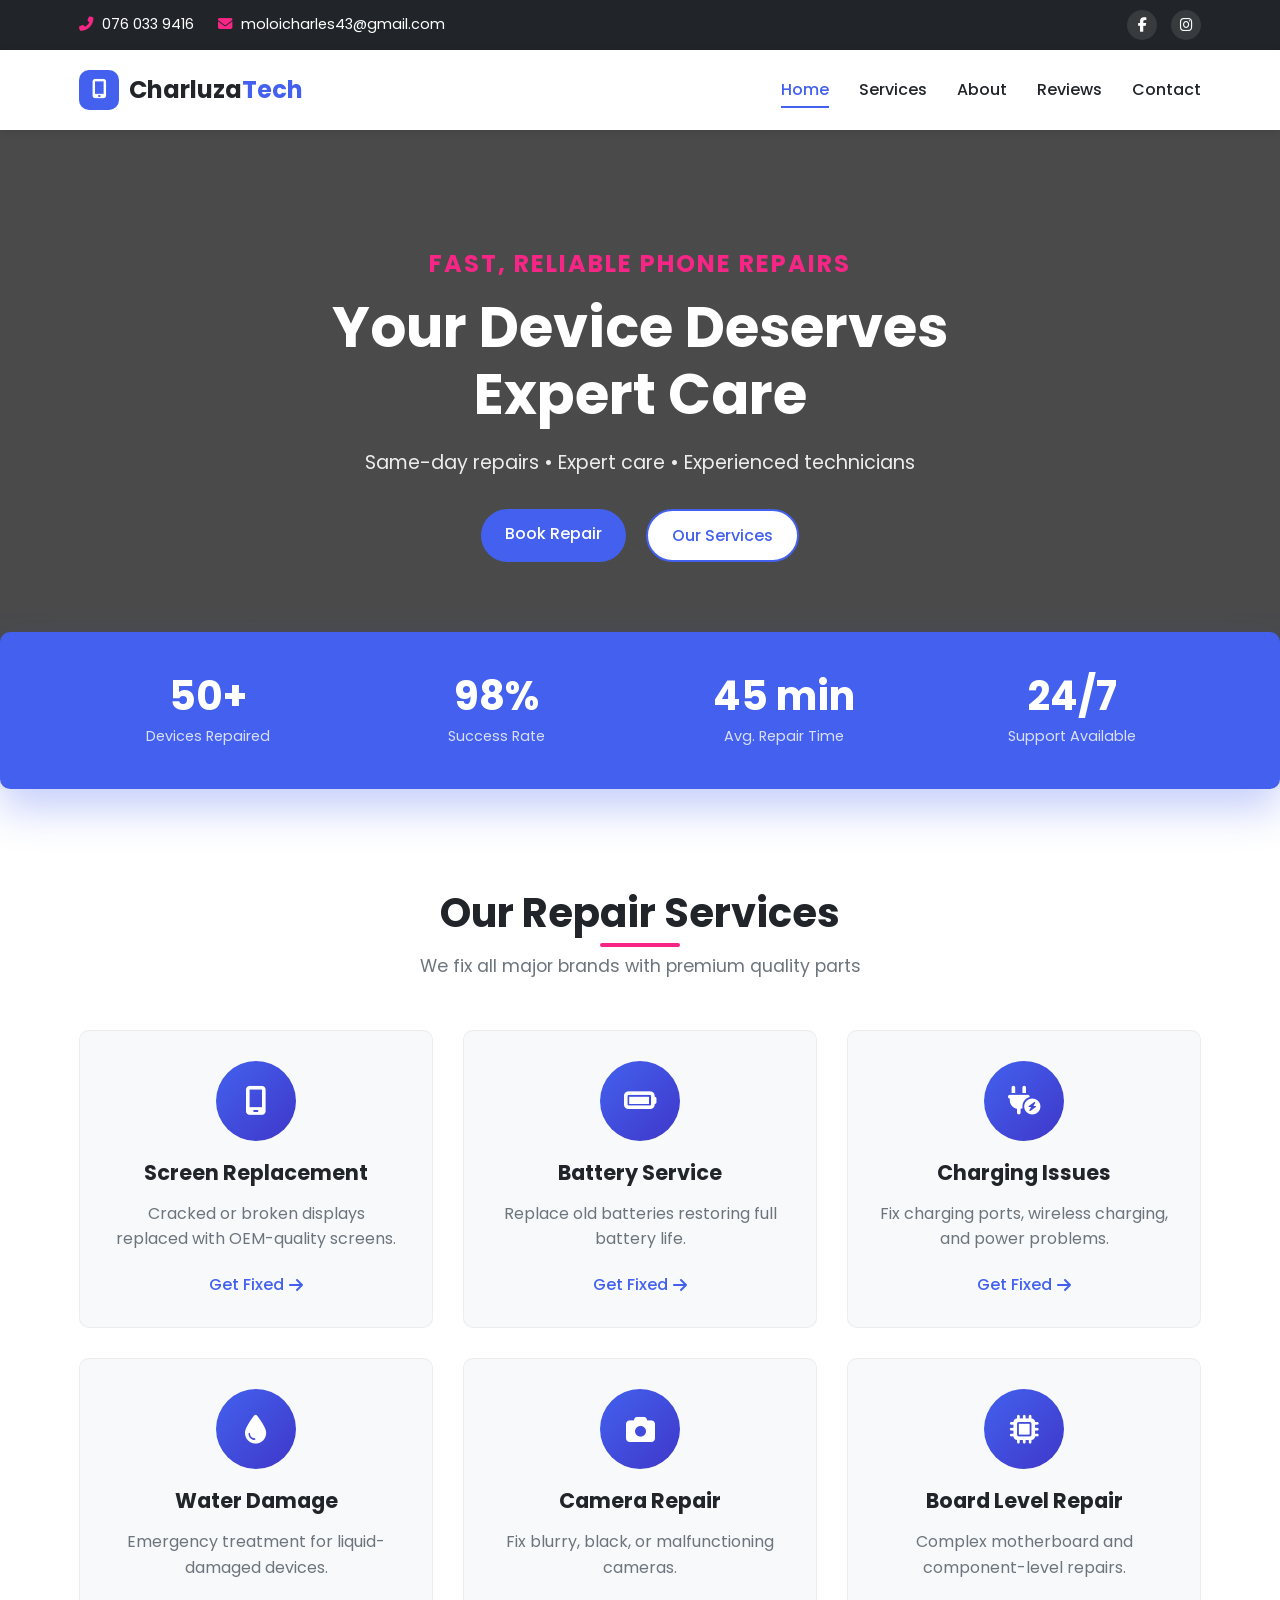
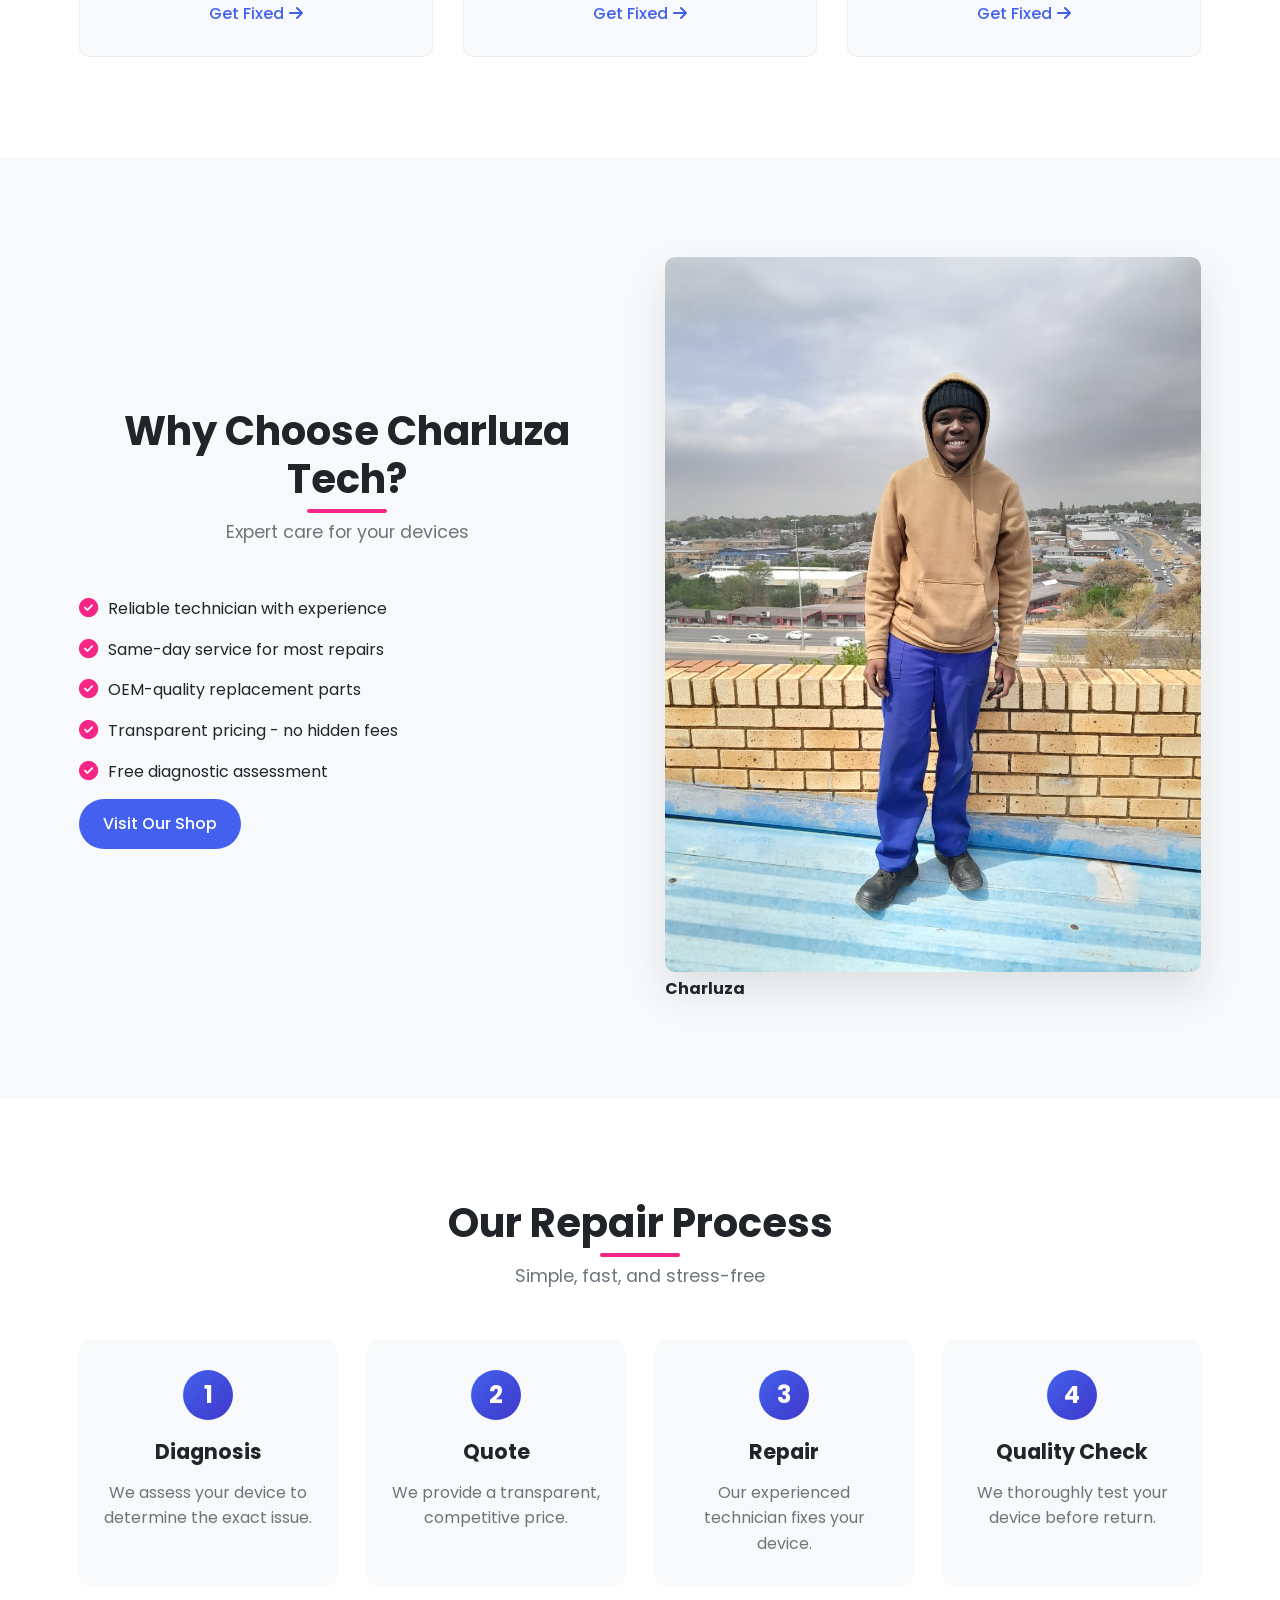
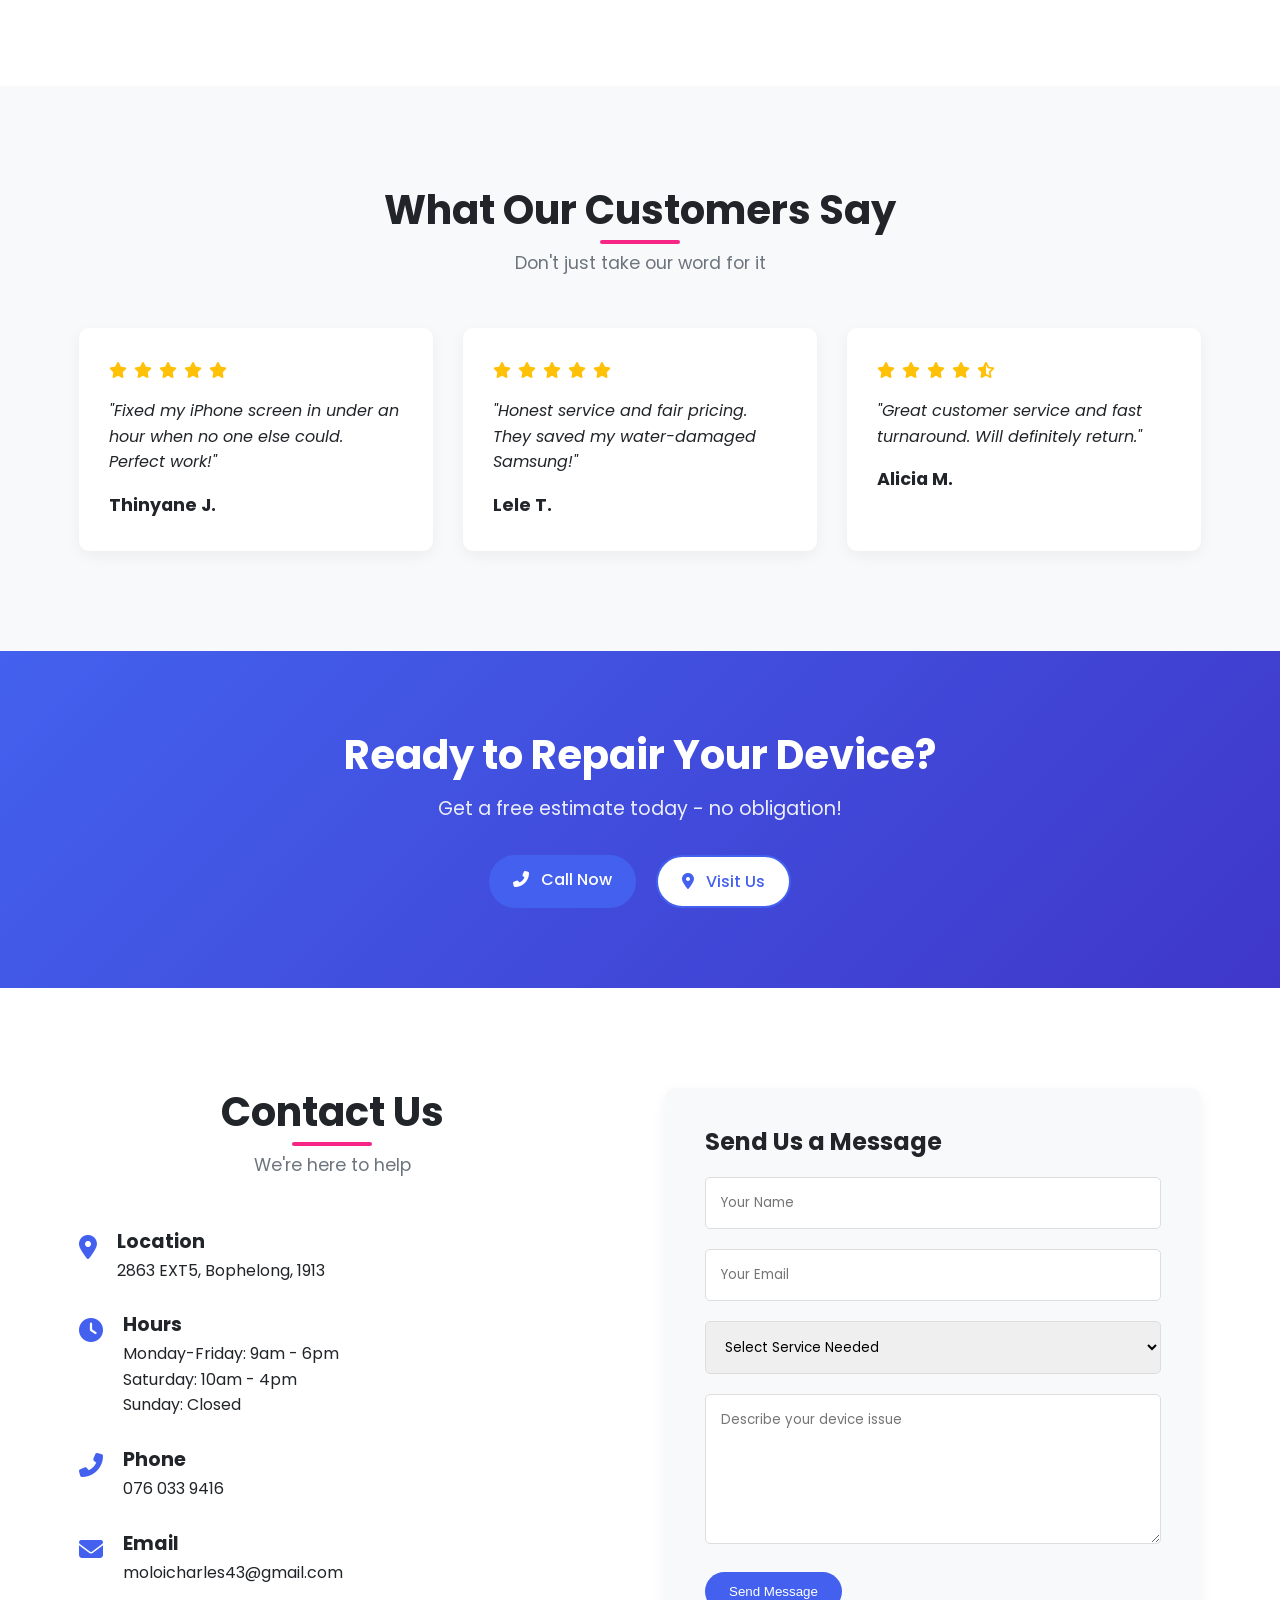
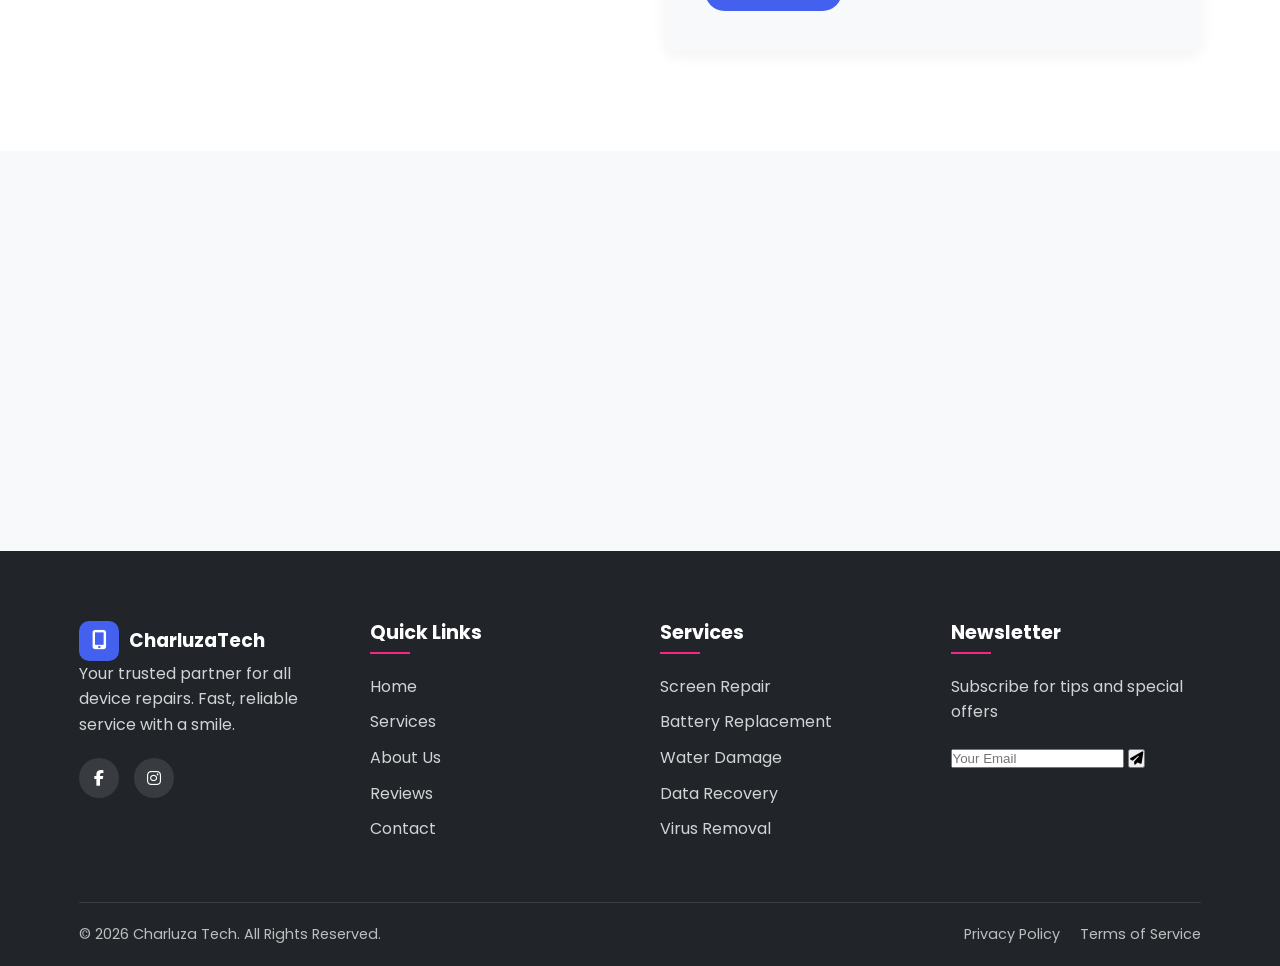
==== commit aa999550: "Update index.html" ====
--- a/index.html
+++ b/index.html
@@ -418,7 +418,7 @@
             </div>
             
             <div class="footer-bottom">
-                <p>&copy; 2025 Charluza Tech. All Rights Reserved.</p>
+                <p>&copy; 2026 Charluza Tech. All Rights Reserved.</p>
                 <div class="footer-links">
                     <a href="privacy-policy.html">Privacy Policy</a>
                     <a href="terms-of-service.html">Terms of Service</a>
@@ -448,4 +448,4 @@
         });
       </script>
 </body>
-</html>+</html>
